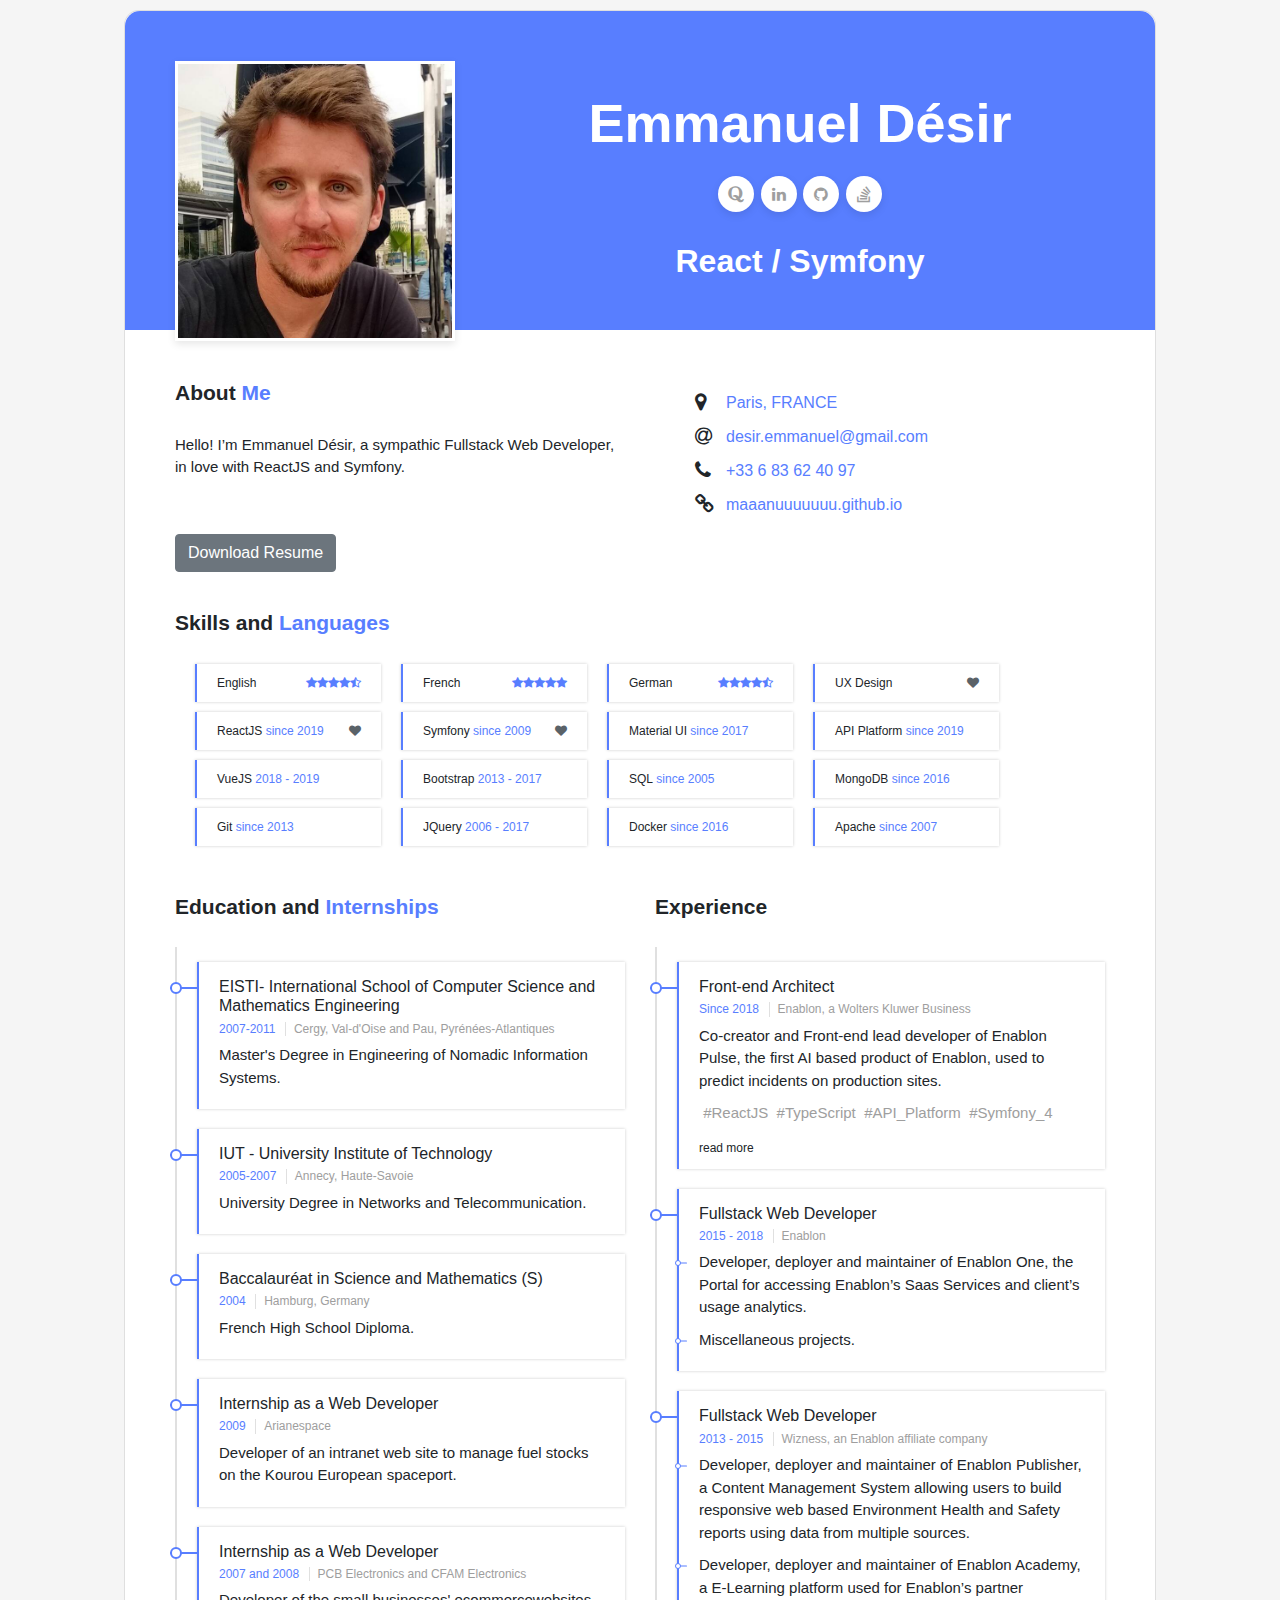
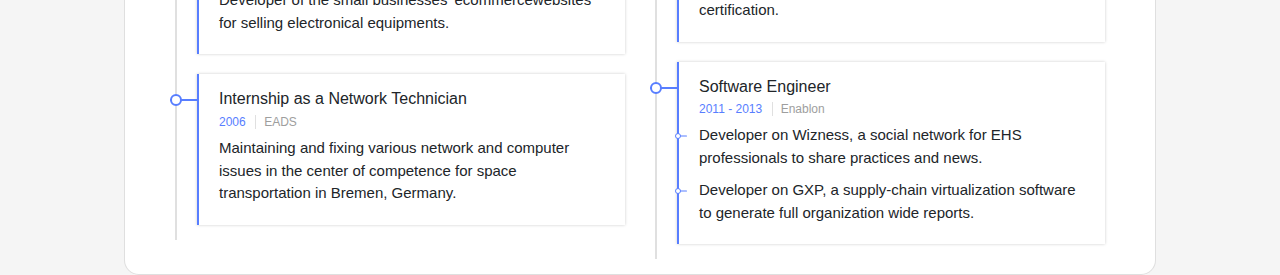
==== index.html @ 5672b2ca "better skills" ====
<!DOCTYPE html>
<html lang="en">
  <head>
    <link rel="shortcut icon" href="./favicon.ico" />
    <link
      rel="stylesheet"
      href="https://stackpath.bootstrapcdn.com/bootstrap/4.4.1/css/bootstrap.min.css"
      integrity="sha384-Vkoo8x4CGsO3+Hhxv8T/Q5PaXtkKtu6ug5TOeNV6gBiFeWPGFN9MuhOf23Q9Ifjh"
      crossorigin="anonymous"
    />
    <link
      rel="stylesheet"
      href="https://stackpath.bootstrapcdn.com/font-awesome/4.7.0/css/font-awesome.min.css"
      type="text/css"
    />

    <style>
      body {
        background-color: #f5f5f5;
        font-family: "Montserrat", Helvetica, sans-serif;
      }
      .card {
        border-radius: 15px;
        width: 100%;
        max-width: 1032px;
        margin: 0 auto;
        margin-top: 10px;
      }

      .card-title {
        border-radius: 15px 15px 0px 0px;
        padding: 50px;
        background-color: #587eff;
        color: white;
        max-height: 520px;
        -webkit-transition: height 0.3s ease-in-out;
        -moz-transition: height 0.3s ease-in-out;
        -o-transition: height 0.3s ease-in-out;
        -ms-transition: height 0.3s ease-in-out;
        transition: height 0.3s ease-in-out;
      }
      .card-title.sticky + section {
        margin-top: 220px;
      }
      .card-title.sticky .social-links {
        display: none;
      }
      .card-title.sticky {
        height: 100px;
        position: sticky;
        top: 0;
        z-index: 1000;
        padding-top: 5px;
        border-radius: 0;
      }
      .card-title.sticky .photo {
        max-width: 110px;
        border-radius: 50%;
      }
      .card-title.sticky .photo img {
        border-radius: 50%;
      }
      .card-title.sticky .title-block h1, .card-title.sticky .title-block h2 {
        font-size: 30px;
      }
      .card-title.sticky .title-block {
        display: inline;
      }
      .card-title.sticky .title-block {
        float: left;
      }
      .card-title.sticky .title-block.job-title {
        float: right;
      }
       
      .photo img {
        -webkit-transition: all 0.3s ease-in-out;
        -moz-transition: all 0.3s ease-in-out;
        -o-transition: all 0.3s ease-in-out;
        -ms-transition: all 0.3s ease-in-out;
        transition: all 0.3s ease-in-out;
      }
      .photo {
        max-width: 280px;
        margin-bottom: -75px;
        border: 3px solid #fff;
        background-color: #fff;
        -webkit-box-shadow: 0px 3px 8px 0px rgba(0, 0, 0, 0.1);
        -moz-box-shadow: 0px 3px 8px 0px rgba(0, 0, 0, 0.1);
        box-shadow: 0px 3px 8px 0px rgba(0, 0, 0, 0.1);
        -webkit-transition: all 0.3s ease-in-out;
        -moz-transition: all 0.3s ease-in-out;
        -o-transition: all 0.3s ease-in-out;
        -ms-transition: all 0.3s ease-in-out;
        transition: all 0.3s ease-in-out;
      }
      .social-links a:hover {
        -webkit-transform: translateY(-9px);
        -ms-transform: translateY(-9px);
        -o-transform: translateY(-9px);
        transform: translateY(-9px);
        -webkit-box-shadow: 0 18px 24px rgba(0, 0, 0, 0.15);
        -moz-box-shadow: 0 18px 24px rgba(0, 0, 0, 0.15);
        -o-box-shadow: 0 18px 24px rgba(0, 0, 0, 0.15);
        box-shadow: 0 18px 24px rgba(0, 0, 0, 0.15);
      }
      .photo:hover {
        -webkit-transform: translateY(-9px);
        -ms-transform: translateY(-9px);
        -o-transform: translateY(-9px);
        transform: translateY(-9px);
        -webkit-box-shadow: 0 18px 24px rgba(0, 0, 0, 0.15);
        -moz-box-shadow: 0 18px 24px rgba(0, 0, 0, 0.15);
        -o-box-shadow: 0 18px 24px rgba(0, 0, 0, 0.15);
        box-shadow: 0 18px 24px rgba(0, 0, 0, 0.15);
      }
      img {
        vertical-align: bottom;
        max-width: 100%;
        height: auto;
        border: 0;
        -ms-interpolation-mode: bicubic;
      }
      .title-block h1 {
        text-align: center;
        font-size: 54px;
        font-weight: 700;
        margin: 30px 0 0;
      }
      .title-block h2 {
        text-align: center;
        font-weight: 700;
        margin: 30px 0 0;
      }
      .social-links {
        position: relative;
        text-align: center;
        margin: 0 auto;
        margin-top: 20px;
      }
      .social-links a {
        display: inline-block;
        width: 36px;
        height: 36px;
        border-radius: 24px;
        background-color: #fff;
        margin: 0 1px;
        color: #9e9e9e;
        text-align: center;
        -webkit-box-shadow: 0px 3px 8px 0px rgba(0, 0, 0, 0.1);
        -moz-box-shadow: 0px 3px 8px 0px rgba(0, 0, 0, 0.1);
        box-shadow: 0px 3px 8px 0px rgba(0, 0, 0, 0.1);
      }
      .social-links a i {
        line-height: 36px;
        font-size: 16px;
      }
      .about-me {
        display: inline-block;
        height: 100%;
      }
      .block-title h3 {
        font-size: 21px;
        margin: 5px 0 25px;
      }

      .block-title h3 span {
        color: #587eff;
      }
      .home {
        padding-top: 30px;
      }
      section {
        padding: 15px 50px 15px;
      }
      a {
        color: #587eff;
        text-decoration: none;
        outline: none;
        -webkit-transition: all 0.1s ease-in-out;
        -moz-transition: all 0.1s ease-in-out;
        -o-transition: all 0.1s ease-in-out;
        -ms-transition: all 0.1s ease-in-out;
        transition: all 0.1s ease-in-out;
      }
      h3 {
        font-weight: 700;
        line-height: 1.5em;
      }
      p {
        font-size: 15px;
        margin: 0 0 10px;
        font-family: "Roboto", Helvetica, sans-serif;
      }
      .contact-list {
        list-style: none;
        padding-top: 10px;
      }
      .contact-list i {
        font-size: 20px;
        padding-right: 20px;
      }
      .contact-list a {
        line-height: 1;
        position: absolute;
        top: 13px;
        left: 31px;
      }
      .contact-list li {
        padding-top: 10px;
        position: relative;
      }
      @media (max-width: 769px) {
        .photo {
          max-width: 200px;
          margin: 0 auto;
        }
      }
      .profile {
        border-left: 2px solid #e0e0e0;
        padding: 15px 0;
      }

      .profile-item {
        position: relative;
        padding: 15px 20px 10px;
        margin-left: 20px;
        margin-bottom: 20px;
        background-color: #fff;
        border-left: 2px solid #587eff;
        box-shadow: 0px 0px 3px 0px rgba(0, 0, 0, 0.2);
      }

      .profile-item:hover {
        box-shadow: 0px 0px 8px 0px rgba(0, 0, 0, 0.2);
      }

      .profile-item:last-child {
        margin-bottom: 0;
      }

      .profile-item:before {
        content: "";
        display: inline-block;
        position: absolute;
        background-color: #fff;
        border-radius: 10px;
        width: 12px;
        height: 12px;
        top: 20px;
        left: -29px;
        border: 2px solid #587eff;
        z-index: 2;
      }
      .profile-item:after {
        content: "";
        display: inline-block;
        position: absolute;
        background-color: #587eff;
        border-radius: 10px;
        width: 29px;
        height: 2px;
        top: 25px;
        left: -29px;
        z-index: 1;
      }
      .sub-item-description::before {
        content: "";
        display: inline-block;
        position: absolute;
        background-color: #fff;
        border-radius: 10px;
        width: 12px;
        height: 12px;
        top: 6px;
        left: -27px;
        border: 2px solid #587eff;
        z-index: 2;
        transform: scale(0.5);
      }
      .sub-item-description {
        position: relative;
      }
      .sub-item-description::after  {
        content: "";
        display: inline-block;
        position: absolute;
        background-color: #587eff;
        border-radius: 10px;
        width: 20px;
        height: 2px;
        top: 11px;
        left: -27px;
        z-index: 1;
        transform: scale(0.5);
      }

      .profile-item .item-title {
        display: block;
        margin: 0;
        font-size: 16px;
        line-height: 1.2em;
      }

      .item-period {
        display: inline-block;
        font-size: 12px;
        line-height: 1.2em;
        color: #587eff;
        margin-bottom: 8px;
      }

      .profile-item .item-small {
        display: inline-block;
        font-size: 12px;
        line-height: 1.2em;
        color: #9e9e9e;
        margin-left: 5px;
        margin-bottom: 8px;
        padding-left: 8px;
        border-left: 1px solid #e0e0e0;
      }
      .profile-item .tag {
        color: #9e9e9e;
        cursor: pointer;
      }
      .profile-item .tag::before {
        content: "\00a0";
      }
      .profile-item .tag:hover {
        text-decoration: underline;
      }
      .profile-item .item-footer > span {
        font-size: 12px;
        cursor: pointer;
      }
      .profile-item .item-footer > span:hover {
        text-decoration: underline;
      }
      
      .item-tags {
         -webkit-transition: max-height 0.3s ease-in-out, opacity 0.3s ease-in-out;
        -moz-transition: max-height 0.3s ease-in-out, opacity 0.3s ease-in-out;
        -o-transition: max-height 0.3s ease-in-out, opacity 0.3s ease-in-out;
        -ms-transition: max-height 0.3s ease-in-out, opacity 0.3s ease-in-out;
        transition: max-height 0.3s ease-in-out, opacity 0.3s ease-in-out;
      }
      .more {
        margin: 0;
        opacity: 0;
        max-height: 0;
        -webkit-transition: max-height 0.3s ease-in-out, opacity 0.3s ease-in-out;
        -moz-transition: max-height 0.3s ease-in-out, opacity 0.3s ease-in-out;
        -o-transition: max-height 0.3s ease-in-out, opacity 0.3s ease-in-out;
        -ms-transition: max-height 0.3s ease-in-out, opacity 0.3s ease-in-out;
        transition: max-height 0.3s ease-in-out, opacity 0.3s ease-in-out;
        overflow: hidden;
        font-size: 14px;
      }
      .item-tags {
        opacity: 1;
        max-height: 400px;
      }
      .extended .more {
        opacity: 1;
        margin: 0 0 10px;
        max-height: 400px;
        display: block;
      }
      .extended .item-tags {
        opacity: 0;
        max-height: 0;
        display: none;
      }

      .skill-item {
        float:left;
        width: 20%;
        font-size: 12px;
        position: relative;
        padding: 10px 20px 10px;
        margin-left: 20px;
        margin-bottom: 10px;
        background-color: #fff;
        border-left: 2px solid #587eff;
        height: 38px;
        box-shadow: 0px 0px 3px 0px rgba(0, 0, 0, 0.2);
      }
      .skill-item:hover {
        box-shadow: 0px 0px 8px 0px rgba(0, 0, 0, 0.2);
      }
      .level {
        color: #587eff;
        font-size: 12px;
        float:right;
      }
      .level .fa-heart{
        color: #5A6268;
      }
    </style>
    <script>
      window.onscroll = function () {
        scrollFunction();
      };
      function scrollFunction() {
        if (
          document.body.scrollTop > 220 ||
          document.documentElement.scrollTop > 220
        ) {
          document.getElementById("header").className = "card-title sticky";
        } else {
          document.getElementById("header").className = "card-title";
        }
      }
      function readMore(element, event) {
        // var itemElement = 
        var itemElement = element.parentNode;
        console.log(element);
        if (!itemElement.className.includes("extended")) {
          itemElement.className = itemElement.className + " extended";
        } else {
          itemElement.className = itemElement.className.replace(" extended", "");
        }
      }
    </script>
  </head>
  <body>
    <div id="card" class="card">
      <div class="card-title" id="header">
        <div class="row">
          <div class="col-sm-4 col-md-4 col-lg-4">
            <div class="photo">
              <img src="./photo.png" alt="" />
            </div>
          </div>
          <div class="col-sm-8 col-md-8 col-lg-8">
            <div class="title-block">
              <h1>Emmanuel Désir</h1>
            </div>
            <div class="social-links">
              <a href="www.google.com"><i class="fa fa-quora"></i></a>
              <a href="www.google.com"><i class="fa fa-linkedin"></i></a>
              <a href="www.google.com"><i class="fa fa-github"></i></a>
              <a href="www.google.com"><i class="fa fa-stack-overflow"></i></a>
            </div>
            <div class="title-block job-title"><h2>React / Symfony</h1></div>
          </div>
        </div>
      </div>
      <section class="home" data-id="home">
        <div class="row">
          <div class="col-sm-6 col-md-6 col-lg-6">
            <div class="about-me">
              <div class="block-title">
                <h3>About <span>Me</span></h3>
              </div>
              <p>
                Hello! I’m Emmanuel Désir, a sympathic Fullstack Web Developer,
                in love with ReactJS and Symfony.
              </p>
            </div>
          </div>
          <div class="col-sm-6 col-md-6 col-lg-6">
            <ul class="contact-list">
              <li>
                <i class="fa fa-map-marker"></i
                ><a
                  href="https://www.google.com/maps/place/Paris/data=!4m2!3m1!1s0x47e66e1f06e2b70f:0x40b82c3688c9460?sa=X&ved=2ahUKEwiP7bS2hKzpAhX66eAKHSL5AuoQ8gEwAHoECAsQAQ"
                  >Paris, FRANCE</a
                >
              </li>
              <li>
                <i class="fa fa-at"></i
                ><a href="mailto:desir.emmanuel@gmail.com"
                  >desir.emmanuel@gmail.com</a
                >
              </li>
              <li>
                <i class="fa fa-phone"></i
                ><a href="tel:+33683624097">+33 6 83 62 40 97</a>
              </li>
              <li>
                <i class="fa fa-link"></i
                ><a href="https://maaanuuuuuuu.github.io/">maaanuuuuuuu.github.io</a>
              </li>
            </ul>
          </div>
        </div>
        <div class="download-resume">
          <a href="www.google.com" class="btn btn-secondary">Download Resume</a>
        </div>
      </section>
      <section class="skills">
          <div class="block-title">
            <h3>Skills and <span>Languages</span></h3>
          </div>
        <span class="skill-item">English<span class="level"><i class="fa fa-star"></i><i class="fa fa-star"></i><i
              class="fa fa-star"></i><i class="fa fa-star"></i><i class="fa fa-star-half-o"></i></span>
        </span>
        <span class="skill-item">French<span class="level"><i class="fa fa-star"></i><i class="fa fa-star"></i><i
              class="fa fa-star"></i><i class="fa fa-star"></i><i class="fa fa-star"></i></span>
        </span>
        <span class="skill-item">German<span class="level"><i class="fa fa-star"></i><i class="fa fa-star"></i><i
              class="fa fa-star"></i><i class="fa fa-star"></i><i class="fa fa-star-half-o"></i></span>
        </span>
        <span class="skill-item">UX Design<span class="level"><i class="fa fa-heart"></i></span>
        </span>
        <span class="skill-item">ReactJS<span class="level"><i class="fa fa-heart"></i></span>
          <span class="item-period">since 2019</span>
        </span>
        <span class="skill-item">Symfony<span class="level"><i class="fa fa-heart"></i></span>
          <span class="item-period">since 2009</span>
        </span>
        <span class="skill-item">Material UI<span class="level"></span>
          <span class="item-period">since 2017</span>
        </span>
        <span class="skill-item">API Platform<span class="level"></span>
          <span class="item-period">since 2019</span>
        </span>
        <span class="skill-item">VueJS<span class="level"></span>
          <span class="item-period">2018 - 2019</span>
        </span>
        <span class="skill-item">Bootstrap<span class="level"></span>
          <span class="item-period">2013 - 2017</span>
        </span>
        <span class="skill-item">SQL<span class="level"></span>
          <span class="item-period">since 2005</span>
        </span>
        <span class="skill-item">MongoDB<span class="level"></span>
          <span class="item-period">since 2016</span>
        </span>
        <span class="skill-item">Git<span class="level"></span>
          <span class="item-period">since 2013</span>
        </span>
        <span class="skill-item">JQuery<span class="level"></span>
          <span class="item-period">2006 - 2017</span>
        </span>
        <span class="skill-item">Docker<span class="level"></span>
          <span class="item-period">since 2016</span>
        </span>
        <span class="skill-item">Apache<span class="level"></span>
          <span class="item-period">since 2007</span>
        </span>
      </section>
      <section class="resume">
        <div class="page-content">
          <div class="row">
            <div class="col-sm-6 col-md-6 col-lg-6">
              <div class="block">
                <div class="block-title">
                  <h3>Education and <span>Internships</span></h3>
                </div>
                <div class="profile">
                  <div class="profile-item">
                    <h4 class="item-title">
                      EISTI- International School of Computer Science and
                      Mathematics Engineering
                    </h4>
                    <span class="item-period">2007-2011</span>
                    <span class="item-small"
                      >Cergy, Val-d'Oise and Pau,
                      Pyrénées-Atlantiques</span
                    >
                    <p class="item-description">
                      Master's Degree in Engineering of Nomadic Information
                      Systems.
                    </p>
                  </div>
                  <div class="profile-item">
                    <h4 class="item-title">
                      IUT - University Institute of Technology
                    </h4>
                    <span class="item-period">2005-2007</span>
                    <span class="item-small">Annecy, Haute-Savoie</span>
                    <p class="item-description">
                      University Degree in Networks and Telecommunication.
                    </p>
                  </div>
                  <div class="profile-item">
                    <h4 class="item-title">
                      Baccalauréat in Science and Mathematics (S)
                    </h4>
                    <span class="item-period">2004</span>
                    <span class="item-small">Hamburg, Germany</span>
                    <p class="item-description">French High School Diploma.</p>
                  </div>
                  <div class="profile-item">
                    <h4 class="item-title">Internship as a Web Developer</h4>
                    <span class="item-period">2009</span>
                    <span class="item-small">Arianespace</span>
                    <p class="item-description">
                      Developer of an intranet web site to manage fuel stocks on the Kourou European spaceport.
                    </p>
                  </div>
                  <div class="profile-item">
                    <h4 class="item-title">Internship as a Web Developer</h4>
                    <span class="item-period">2007 and 2008</span>
                    <span class="item-small">PCB Electronics and CFAM Electronics</span>
                    <p class="item-description">
                      Developer of the small businesses' ecommercewebsites for selling electronical equipments.
                    </p>
                  </div>
                  <div class="profile-item">
                    <h4 class="item-title">Internship as a Network Technician</h4>
                    <span class="item-period">2006</span>
                    <span class="item-small">EADS</span>
                    <p class="item-description">
                      Maintaining and fixing various network and computer issues in the center of competence for space transportation in
                      Bremen, Germany.
                    </p>
                  </div>
                </div>
              </div>
            </div>
            <div class="col-sm-6 col-md-6 col-lg-6">
              <div class="block">
                <div class="block-title">
                  <h3>Experience</h3>
                </div>
                <div class="profile">
                  <div class="profile-item">
                    <h4 class="item-title">Front-end Architect</h4>
                    <span class="item-period">Since 2018</span>
                    <span class="item-small">Enablon, a Wolters Kluwer Business</span
                    >
                    <p class="item-description">
                      Co-creator and Front-end lead developer of Enablon Pulse,
                      the first AI based product of Enablon, used to predict
                      incidents on production sites.
                    </p>
                    <p class="item-tags">
                      <span class="tag">#ReactJS</span>
                      <span class="tag">#TypeScript</span>
                      <span class="tag">#API_Platform</span>  
                      <span class="tag">#Symfony_4</span>
                    </p>
                    <p class="item-description more">
                      The Front-end is a <span class="tag">#ReactJS</span>, <span class="tag">#TypeScript</span>, Single Page Application.<br>
                      I also developed the authentication/authorization service of this Service Oriented Platform using the <span class="tag">#API_Platform</span> framework based on <span class="tag">#Symfony_4</span>.
                    </p>
                    <div class="item-footer read-more" onclick="readMore(this, event)"><span>read more</span></div>
                  </div>
                  <div class="profile-item">
                    <h4 class="item-title">Fullstack Web Developer</h4>
                    <span class="item-period">2015 - 2018</span>
                    <span class="item-small">Enablon</span>
                      <p class="sub-item-description">
                        Developer, deployer and maintainer of Enablon One, the
                        Portal for accessing Enablon’s Saas Services and client’s
                        usage analytics.
                      </p>
                      <p class="sub-item-description">Miscellaneous projects.</p>
                  </div>
                  <div class="profile-item">
                    <h4 class="item-title">Fullstack Web Developer</h4>
                    <span class="item-period">2013 - 2015</span>
                    <span class="item-small">Wizness, an Enablon affiliate company</span>
                    <p class="sub-item-description">
                      Developer, deployer and maintainer of Enablon Publisher, a
                      Content Management System allowing users to build
                      responsive web based Environment Health and Safety reports
                      using data from multiple sources.
                    </p>
                    <p class="sub-item-description">
                      Developer, deployer and maintainer of Enablon Academy, a
                      E-Learning platform used for Enablon’s partner
                      certification.
                    </p>
                  </div>
                  <div class="profile-item">
                    <h4 class="item-title">Software Engineer</h4>
                    <span class="item-period">2011 - 2013</span>
                    <span class="item-small">Enablon</span>
                    <p class="sub-item-description">
                      Developer on Wizness, a social network for EHS professionals to share practices and news.
                    </p>
                    <p class="sub-item-description">
                      Developer on GXP, a supply-chain virtualization software to generate full organization wide reports.
                    </p>
                  </div>
                </div>
              </div>
            </div>
          </div>
        </div>
      </section>
    </div>
  </body>
</html>
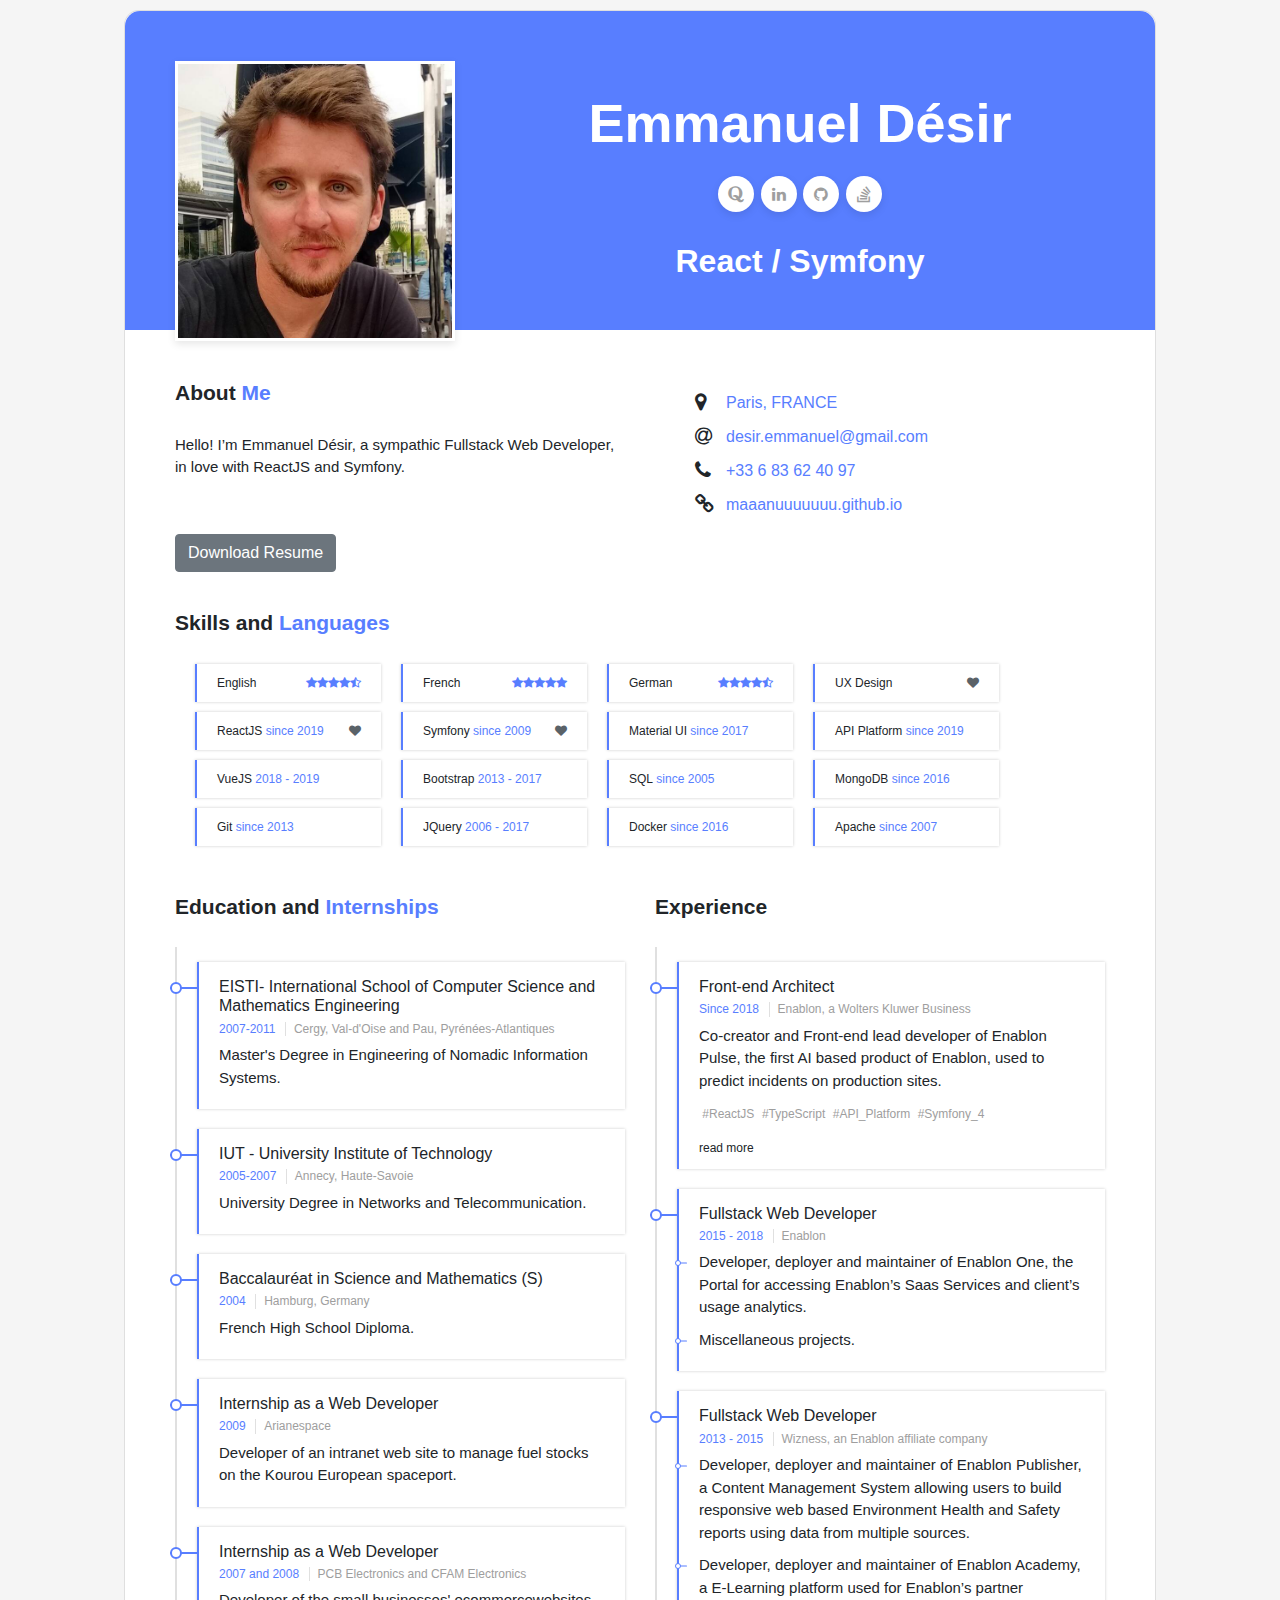
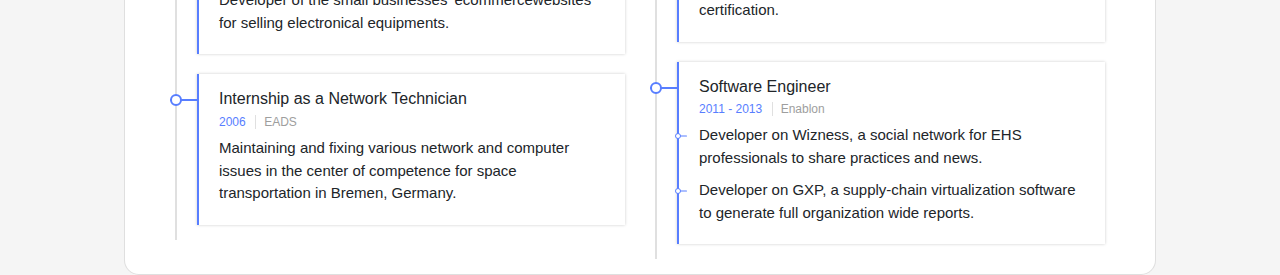
==== commit 1882cb50: "scroll snap" ====
--- a/index.html
+++ b/index.html
@@ -15,6 +15,9 @@
     />
 
     <style>
+      html {
+        scroll-snap-type: y proximity;
+      }
       body {
         background-color: #f5f5f5;
         font-family: "Montserrat", Helvetica, sans-serif;
@@ -40,7 +43,8 @@
         transition: height 0.3s ease-in-out;
       }
       .card-title.sticky + section {
-        margin-top: 220px;
+        margin-top: 260px;
+        padding-top: 120px;
       }
       .card-title.sticky .social-links {
         display: none;
@@ -172,6 +176,15 @@
       }
       section {
         padding: 15px 50px 15px;
+        position: relative;
+      }
+      .home {
+        scroll-snap-align: start;
+      }
+      .snap {
+        position: absolute;
+        scroll-snap-align: start;
+        top: -100px;
       }
       a {
         color: #587eff;
@@ -323,6 +336,7 @@
       .profile-item .tag {
         color: #9e9e9e;
         cursor: pointer;
+        font-size: 12px;
       }
       .profile-item .tag::before {
         content: "\00a0";
@@ -404,8 +418,8 @@
       };
       function scrollFunction() {
         if (
-          document.body.scrollTop > 220 ||
-          document.documentElement.scrollTop > 220
+          document.body.scrollTop > 260 ||
+          document.documentElement.scrollTop > 260
         ) {
           document.getElementById("header").className = "card-title sticky";
         } else {
@@ -490,10 +504,12 @@
           <a href="www.google.com" class="btn btn-secondary">Download Resume</a>
         </div>
       </section>
+      
       <section class="skills">
-          <div class="block-title">
-            <h3>Skills and <span>Languages</span></h3>
-          </div>
+        <div class="snap"></div>
+        <div class="block-title">
+          <h3>Skills and <span>Languages</span></h3>
+        </div>
         <span class="skill-item">English<span class="level"><i class="fa fa-star"></i><i class="fa fa-star"></i><i
               class="fa fa-star"></i><i class="fa fa-star"></i><i class="fa fa-star-half-o"></i></span>
         </span>
@@ -543,6 +559,7 @@
         </span>
       </section>
       <section class="resume">
+        <div class="snap"></div>
         <div class="page-content">
           <div class="row">
             <div class="col-sm-6 col-md-6 col-lg-6">
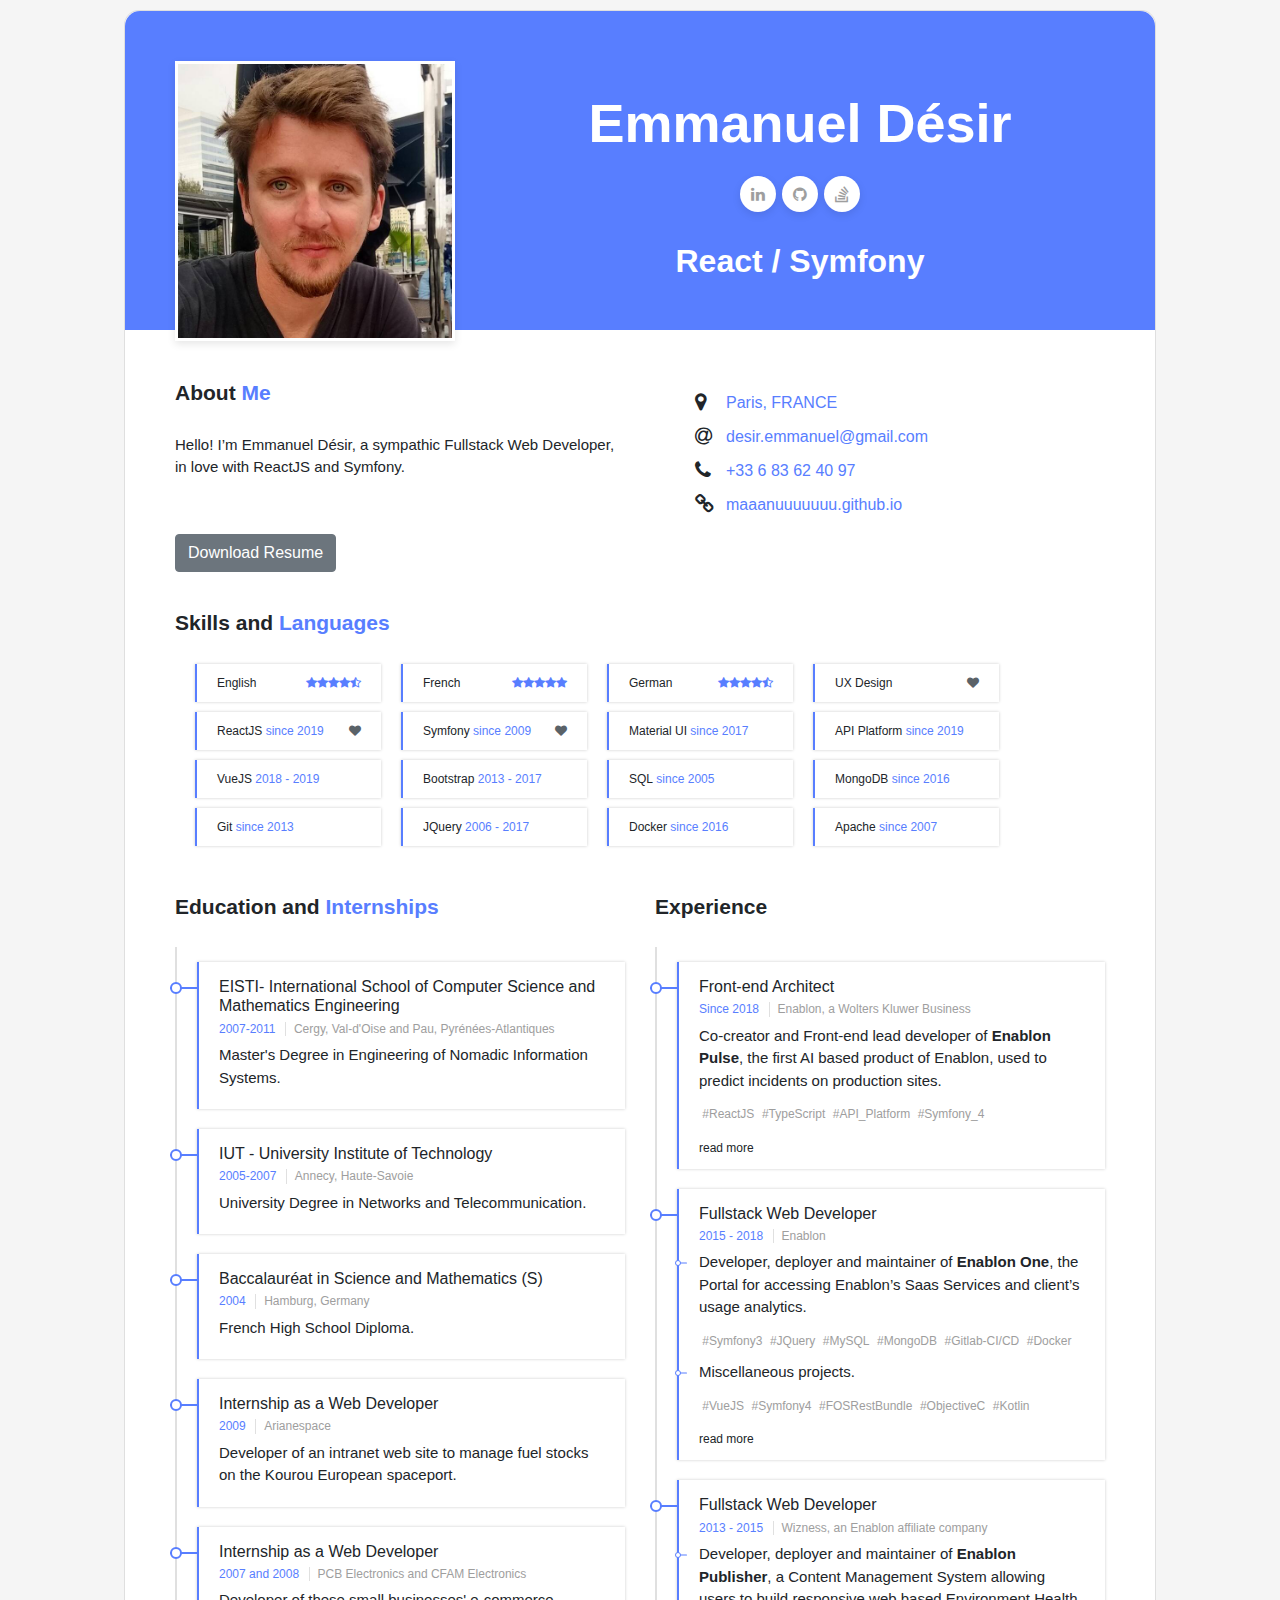
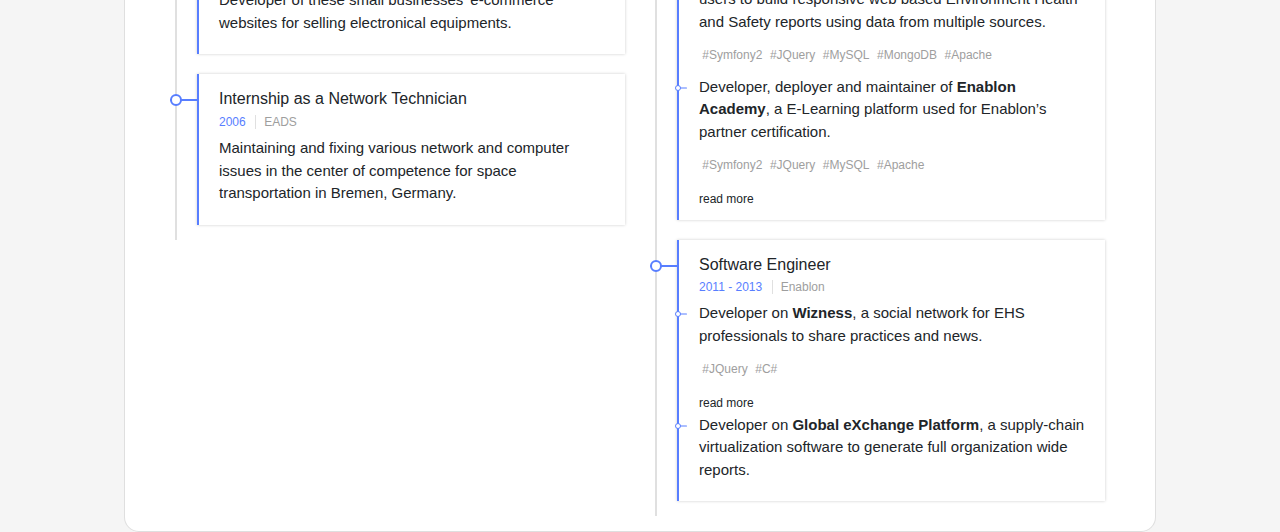
==== commit 77a49b77: "completed more description" ====
--- a/index.html
+++ b/index.html
@@ -15,9 +15,6 @@
     />
 
     <style>
-      html {
-        scroll-snap-type: y proximity;
-      }
       body {
         background-color: #f5f5f5;
         font-family: "Montserrat", Helvetica, sans-serif;
@@ -178,14 +175,6 @@
         padding: 15px 50px 15px;
         position: relative;
       }
-      .home {
-        scroll-snap-align: start;
-      }
-      .snap {
-        position: absolute;
-        scroll-snap-align: start;
-        top: -100px;
-      }
       a {
         color: #587eff;
         text-decoration: none;
@@ -353,6 +342,8 @@
       }
       
       .item-tags {
+        opacity: 1;
+        max-height: 400px;
          -webkit-transition: max-height 0.3s ease-in-out, opacity 0.3s ease-in-out;
         -moz-transition: max-height 0.3s ease-in-out, opacity 0.3s ease-in-out;
         -o-transition: max-height 0.3s ease-in-out, opacity 0.3s ease-in-out;
@@ -370,10 +361,6 @@
         transition: max-height 0.3s ease-in-out, opacity 0.3s ease-in-out;
         overflow: hidden;
         font-size: 14px;
-      }
-      .item-tags {
-        opacity: 1;
-        max-height: 400px;
       }
       .extended .more {
         opacity: 1;
@@ -418,8 +405,8 @@
       };
       function scrollFunction() {
         if (
-          document.body.scrollTop > 260 ||
-          document.documentElement.scrollTop > 260
+          document.body.scrollTop > 220 ||
+          document.documentElement.scrollTop > 220
         ) {
           document.getElementById("header").className = "card-title sticky";
         } else {
@@ -429,7 +416,6 @@
       function readMore(element, event) {
         // var itemElement = 
         var itemElement = element.parentNode;
-        console.log(element);
         if (!itemElement.className.includes("extended")) {
           itemElement.className = itemElement.className + " extended";
         } else {
@@ -452,10 +438,9 @@
               <h1>Emmanuel Désir</h1>
             </div>
             <div class="social-links">
-              <a href="www.google.com"><i class="fa fa-quora"></i></a>
-              <a href="www.google.com"><i class="fa fa-linkedin"></i></a>
-              <a href="www.google.com"><i class="fa fa-github"></i></a>
-              <a href="www.google.com"><i class="fa fa-stack-overflow"></i></a>
+              <a href="https://www.linkedin.com/in/emmanuel-desir-86b465141/"><i class="fa fa-linkedin"></i></a>
+              <a href="https://github.com/maaanuuuuuuu"><i class="fa fa-github"></i></a>
+              <a href="https://stackoverflow.com/users/1514946/manu"><i class="fa fa-stack-overflow"></i></a>
             </div>
             <div class="title-block job-title"><h2>React / Symfony</h1></div>
           </div>
@@ -506,7 +491,6 @@
       </section>
       
       <section class="skills">
-        <div class="snap"></div>
         <div class="block-title">
           <h3>Skills and <span>Languages</span></h3>
         </div>
@@ -559,7 +543,6 @@
         </span>
       </section>
       <section class="resume">
-        <div class="snap"></div>
         <div class="page-content">
           <div class="row">
             <div class="col-sm-6 col-md-6 col-lg-6">
@@ -614,7 +597,7 @@
                     <span class="item-period">2007 and 2008</span>
                     <span class="item-small">PCB Electronics and CFAM Electronics</span>
                     <p class="item-description">
-                      Developer of the small businesses' ecommercewebsites for selling electronical equipments.
+                      Developer of these small businesses' e-commerce websites for selling electronical equipments.
                     </p>
                   </div>
                   <div class="profile-item">
@@ -641,7 +624,7 @@
                     <span class="item-small">Enablon, a Wolters Kluwer Business</span
                     >
                     <p class="item-description">
-                      Co-creator and Front-end lead developer of Enablon Pulse,
+                      Co-creator and Front-end lead developer of <b>Enablon Pulse</b>,
                       the first AI based product of Enablon, used to predict
                       incidents on production sites.
                     </p>
@@ -662,37 +645,91 @@
                     <span class="item-period">2015 - 2018</span>
                     <span class="item-small">Enablon</span>
                       <p class="sub-item-description">
-                        Developer, deployer and maintainer of Enablon One, the
+                        Developer, deployer and maintainer of <b>Enablon One</b>, the
                         Portal for accessing Enablon’s Saas Services and client’s
                         usage analytics.
                       </p>
+                      <p class="item-tags">
+                        <span class="tag">#Symfony3</span>
+                        <span class="tag">#JQuery</span>
+                        <span class="tag">#MySQL</span>
+                        <span class="tag">#MongoDB</span>
+                        <span class="tag">#Gitlab-CI/CD</span>
+                        <span class="tag">#Docker</span>
+                      </p>
+                      <p class="item-description more">
+                        The Portal for accessing Enablon’s Saas Services and client’s usage analytics. It is built with <span class="tag">#Symfony3</span> and <span class="tag">#JQuery</span>,
+                        using <span class="tag">#MySQL</span>, <span class="tag">#MongoDB</span> and deployed using <span class="tag">#Gitlab-CI/CD</span> and <span class="tag">#Docker</span>.
+                      </p>
                       <p class="sub-item-description">Miscellaneous projects.</p>
+                      <p class="item-tags">
+                        <span class="tag">#VueJS</span>
+                        <span class="tag">#Symfony4</span>
+                        <span class="tag">#FOSRestBundle</span>
+                        <span class="tag">#ObjectiveC</span>
+                        <span class="tag">#Kotlin</span>
+                      </p>
+                      <p class="item-description more">
+                        Including a checklist creation engine developed with <span class="tag">#VueJS</span> and <span class="tag">#Symfony4</span> + <span class="tag">#FOSRestBundle</span> and displayed in Smartphone Apps
+                        using <span class="tag">#ObjectiveC</span> and <span class="tag">#Kotlin</span>.
+                      </p>
+                      <div class="item-footer read-more" onclick="readMore(this, event)"><span>read more</span></div>
                   </div>
                   <div class="profile-item">
                     <h4 class="item-title">Fullstack Web Developer</h4>
                     <span class="item-period">2013 - 2015</span>
                     <span class="item-small">Wizness, an Enablon affiliate company</span>
                     <p class="sub-item-description">
-                      Developer, deployer and maintainer of Enablon Publisher, a
+                      Developer, deployer and maintainer of <b>Enablon Publisher</b>, a
                       Content Management System allowing users to build
                       responsive web based Environment Health and Safety reports
                       using data from multiple sources.
                     </p>
+                    <p class="item-tags">
+                      <span class="tag">#Symfony2</span>
+                      <span class="tag">#JQuery</span>
+                      <span class="tag">#MySQL</span>
+                      <span class="tag">#MongoDB</span>
+                      <span class="tag">#Apache</span>
+                    </p>
+                    <p class="item-description more">
+                      A Content Management System allowing users to build responsive web based Environment Health and Safety reports using
+                      data from multiple sources. It is built with <span class="tag">#Symfony2</span> and <span class="tag">#JQuery</span>, using <span class="tag">#MySQL</span>, <span class="tag">#MongoDB</span> and deployed on an <span class="tag">#Apache</span> server.
+                    </p>
                     <p class="sub-item-description">
-                      Developer, deployer and maintainer of Enablon Academy, a
+                      Developer, deployer and maintainer of <b>Enablon Academy</b>, a
                       E-Learning platform used for Enablon’s partner
                       certification.
                     </p>
+                    <p class="item-tags">
+                      <span class="tag">#Symfony2</span>
+                      <span class="tag">#JQuery</span>
+                      <span class="tag">#MySQL</span>
+                      <span class="tag">#Apache</span>
+                    </p>
+                    <p class="item-description more">
+                      An E-Learning platform used for Enablon’s partner certification. It is built with <span class="tag">#Symfony2</span> and <span class="tag">#JQuery</span>, using <span class="tag">#MySQL</span> and
+                      deployed on an <span class="tag">#Apache</span> server.
+                    </p>
+                    <div class="item-footer read-more" onclick="readMore(this, event)"><span>read more</span></div>
                   </div>
                   <div class="profile-item">
                     <h4 class="item-title">Software Engineer</h4>
                     <span class="item-period">2011 - 2013</span>
                     <span class="item-small">Enablon</span>
                     <p class="sub-item-description">
-                      Developer on Wizness, a social network for EHS professionals to share practices and news.
-                    </p>
+                      Developer on <b>Wizness</b>, a social network for EHS professionals to share practices and news.
+                    </p>
+                    <p class="item-tags">
+                      <span class="tag">#JQuery</span>
+                      <span class="tag">#C#</span>
+                    </p>
+                    <p class="item-description more">
+                      I mainly developed interfaces using <span class="tag">#JQuery</span> and the backend using a company framework based on <span class="tag">#C#</span>.
+                    </p>
+                    <div class="item-footer read-more" onclick="readMore(this, event)"><span>read more</span></div>
                     <p class="sub-item-description">
-                      Developer on GXP, a supply-chain virtualization software to generate full organization wide reports.
+                      Developer on <b>Global eXchange Platform</b>, a supply-chain virtualization software to generate full organization wide reports.
                     </p>
                   </div>
                 </div>
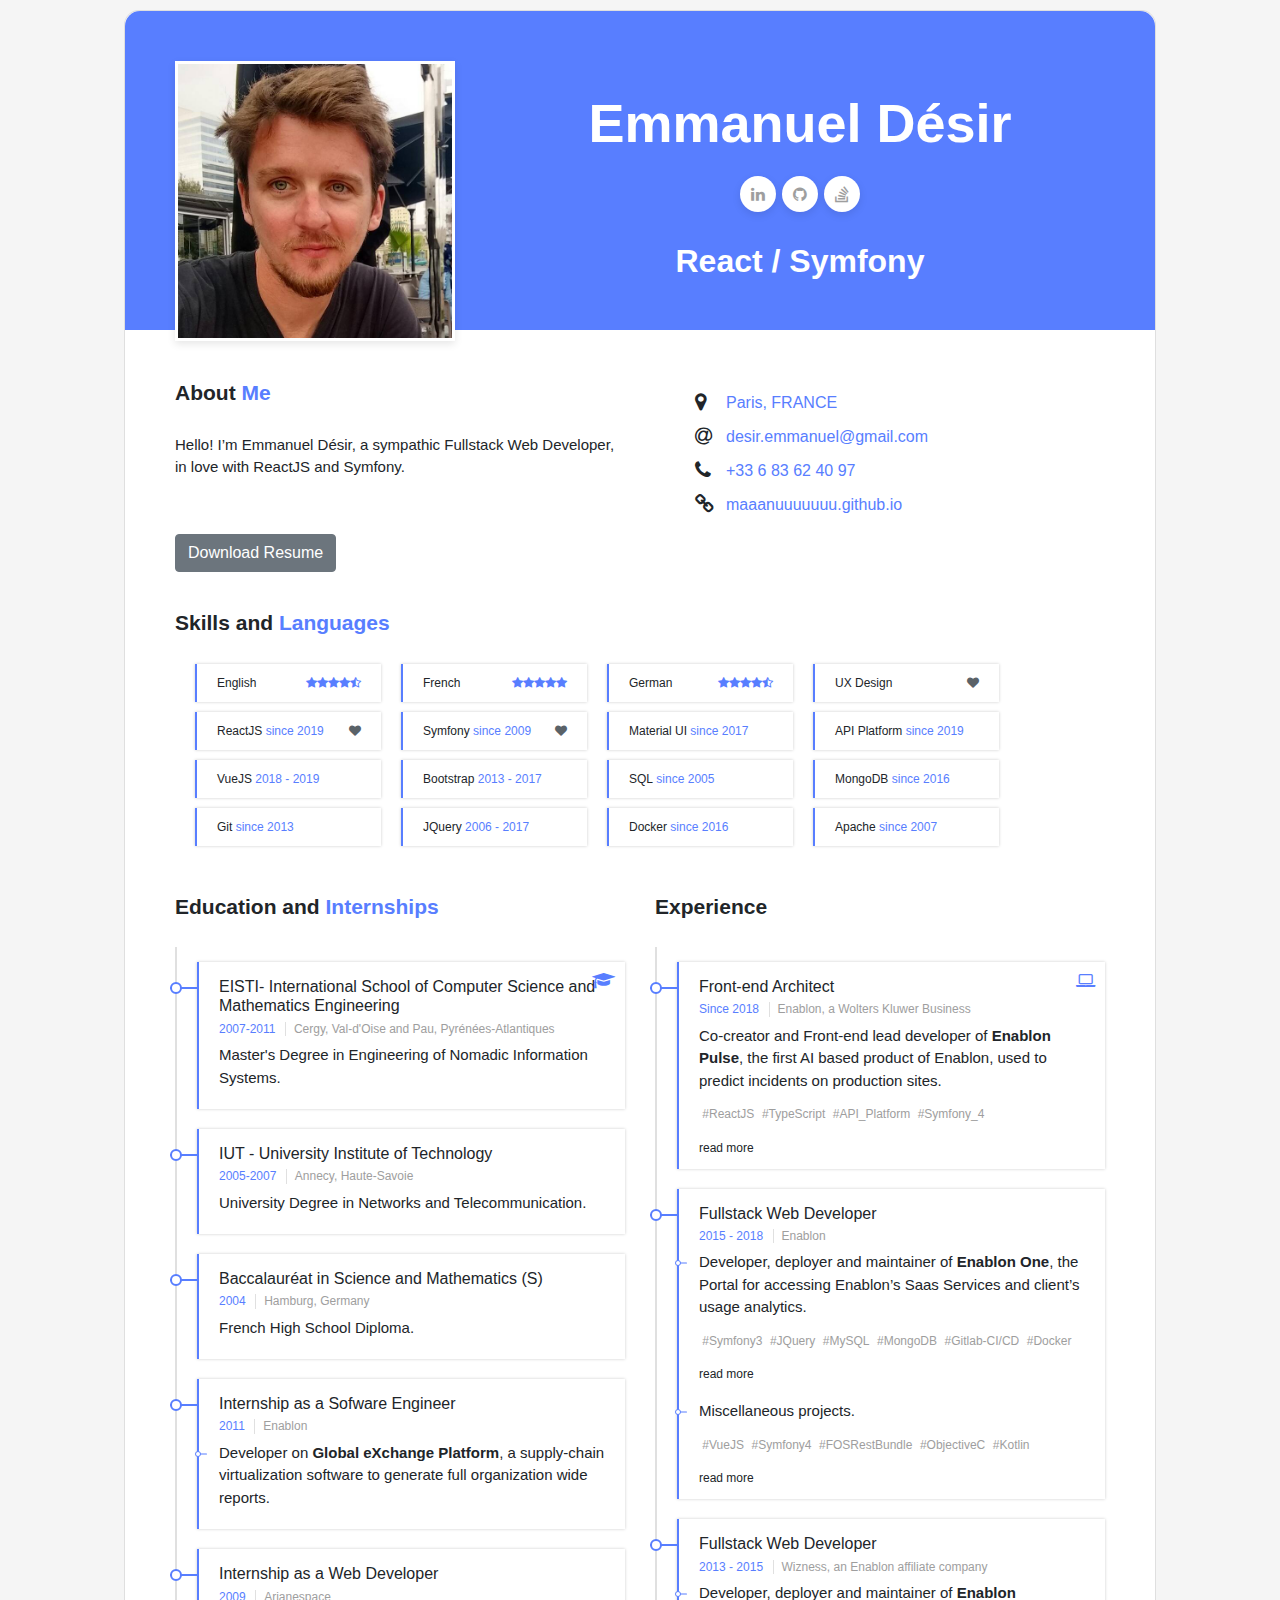
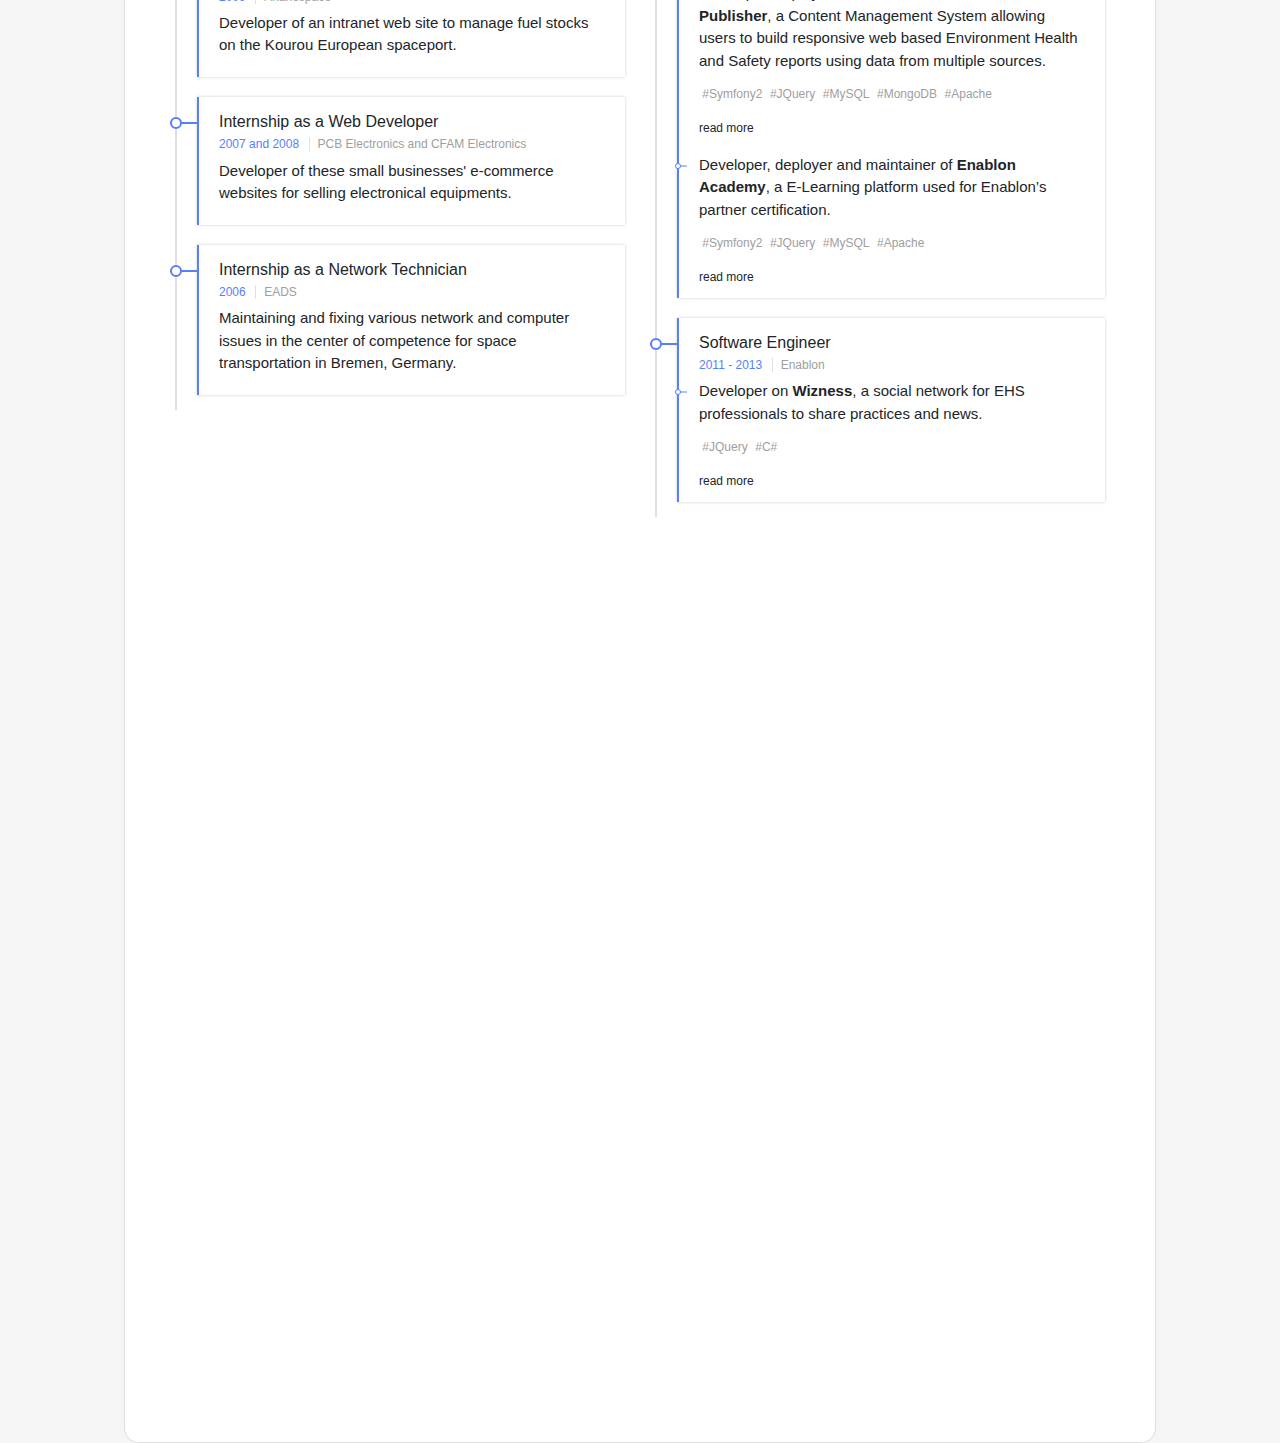
==== commit fbabcfb2: "online resume ready" ====
--- a/index.html
+++ b/index.html
@@ -25,6 +25,7 @@
         max-width: 1032px;
         margin: 0 auto;
         margin-top: 10px;
+        height: 337vh;
       }
 
       .card-title {
@@ -41,7 +42,6 @@
       }
       .card-title.sticky + section {
         margin-top: 260px;
-        padding-top: 120px;
       }
       .card-title.sticky .social-links {
         display: none;
@@ -72,6 +72,31 @@
       }
       .card-title.sticky .title-block.job-title {
         float: right;
+      }
+      .skills.sticky {
+        min-height: 170px;
+        position: sticky;
+        top: 110px;
+        z-index: 100;
+        overflow: hidden;
+      }
+      .skills.sticky + section {
+        margin-top: 10px;
+      }
+      .card-title.absolute {
+        top: 542px;
+      }
+      .skills.absolute {
+        top: 640px;
+        height: 170px;
+      }
+      .skills.absolute + .resume {
+        position: absolute;
+        top: 850px;
+      }
+      .absolute {
+        position: absolute!important;
+        width: 100%;
       }
        
       .photo img {
@@ -232,6 +257,13 @@
         border-left: 2px solid #587eff;
         box-shadow: 0px 0px 3px 0px rgba(0, 0, 0, 0.2);
       }
+      .profile-item .fa-graduation-cap, .profile-item .fa-laptop {
+        position: absolute;
+        top: 10px;
+        right: 10px;
+        font-size: 18px;
+        color: #587eff;
+      }
 
       .profile-item:hover {
         box-shadow: 0px 0px 8px 0px rgba(0, 0, 0, 0.2);
@@ -340,15 +372,11 @@
       .profile-item .item-footer > span:hover {
         text-decoration: underline;
       }
-      
-      .item-tags {
-        opacity: 1;
-        max-height: 400px;
-         -webkit-transition: max-height 0.3s ease-in-out, opacity 0.3s ease-in-out;
-        -moz-transition: max-height 0.3s ease-in-out, opacity 0.3s ease-in-out;
-        -o-transition: max-height 0.3s ease-in-out, opacity 0.3s ease-in-out;
-        -ms-transition: max-height 0.3s ease-in-out, opacity 0.3s ease-in-out;
-        transition: max-height 0.3s ease-in-out, opacity 0.3s ease-in-out;
+      .read-more {
+        padding-bottom: 15px;
+      }
+      .read-more:last-child {
+        padding-bottom: 0;
       }
       .more {
         margin: 0;
@@ -362,18 +390,11 @@
         overflow: hidden;
         font-size: 14px;
       }
-      .extended .more {
+      .extended.more {
         opacity: 1;
-        margin: 0 0 10px;
         max-height: 400px;
         display: block;
       }
-      .extended .item-tags {
-        opacity: 0;
-        max-height: 0;
-        display: none;
-      }
-
       .skill-item {
         float:left;
         width: 20%;
@@ -405,21 +426,41 @@
       };
       function scrollFunction() {
         if (
-          document.body.scrollTop > 220 ||
-          document.documentElement.scrollTop > 220
+          document.body.scrollTop > 260 ||
+          document.documentElement.scrollTop > 260
         ) {
           document.getElementById("header").className = "card-title sticky";
+          // if (
+          //   document.body.scrollTop > 500 ||
+          //   document.documentElement.scrollTop > 500
+          // ) {
+          //   document.getElementById("skills").className = "skills sticky";
+          //   // if (
+          //   //   document.body.scrollTop > 580 ||
+          //   //   document.documentElement.scrollTop > 580
+          //   // ) {
+          //   //   document.getElementById("skills").className = "skills sticky absolute";
+          //   //   document.getElementById("header").className = "card-title sticky absolute";
+          //   // } else {
+          //   //   document.getElementById("skills").className = "skills sticky";
+          //   //   document.getElementById("header").className = "card-title sticky";
+          //   // }
+          // } else {
+          //   document.getElementById("skills").className = "skills";
+          // }
         } else {
           document.getElementById("header").className = "card-title";
         }
       }
       function readMore(element, event) {
         // var itemElement = 
-        var itemElement = element.parentNode;
+        var itemElement = element.previousElementSibling;
         if (!itemElement.className.includes("extended")) {
           itemElement.className = itemElement.className + " extended";
+          element.children[0].textContent = "read less";
         } else {
           itemElement.className = itemElement.className.replace(" extended", "");
+          element.children[0].textContent = "read more";
         }
       }
     </script>
@@ -490,7 +531,7 @@
         </div>
       </section>
       
-      <section class="skills">
+      <section class="skills" id="skills">
         <div class="block-title">
           <h3>Skills and <span>Languages</span></h3>
         </div>
@@ -552,6 +593,7 @@
                 </div>
                 <div class="profile">
                   <div class="profile-item">
+                    <i class="fa fa-graduation-cap"></i>
                     <h4 class="item-title">
                       EISTI- International School of Computer Science and
                       Mathematics Engineering
@@ -585,6 +627,15 @@
                     <p class="item-description">French High School Diploma.</p>
                   </div>
                   <div class="profile-item">
+                    <h4 class="item-title">Internship as a Sofware Engineer</h4>
+                    <span class="item-period">2011</span>
+                    <span class="item-small">Enablon</span>
+                    <p class="sub-item-description">
+                      Developer on <b>Global eXchange Platform</b>, a supply-chain virtualization software to generate full organization
+                      wide reports.
+                    </p>
+                  </div>
+                  <div class="profile-item">
                     <h4 class="item-title">Internship as a Web Developer</h4>
                     <span class="item-period">2009</span>
                     <span class="item-small">Arianespace</span>
@@ -619,6 +670,7 @@
                 </div>
                 <div class="profile">
                   <div class="profile-item">
+                    <i class="fa fa-laptop"></i>
                     <h4 class="item-title">Front-end Architect</h4>
                     <span class="item-period">Since 2018</span>
                     <span class="item-small">Enablon, a Wolters Kluwer Business</span
@@ -661,6 +713,7 @@
                         The Portal for accessing Enablon’s Saas Services and client’s usage analytics. It is built with <span class="tag">#Symfony3</span> and <span class="tag">#JQuery</span>,
                         using <span class="tag">#MySQL</span>, <span class="tag">#MongoDB</span> and deployed using <span class="tag">#Gitlab-CI/CD</span> and <span class="tag">#Docker</span>.
                       </p>
+                      <div class="item-footer read-more" onclick="readMore(this, event)"><span>read more</span></div>
                       <p class="sub-item-description">Miscellaneous projects.</p>
                       <p class="item-tags">
                         <span class="tag">#VueJS</span>
@@ -696,6 +749,7 @@
                       A Content Management System allowing users to build responsive web based Environment Health and Safety reports using
                       data from multiple sources. It is built with <span class="tag">#Symfony2</span> and <span class="tag">#JQuery</span>, using <span class="tag">#MySQL</span>, <span class="tag">#MongoDB</span> and deployed on an <span class="tag">#Apache</span> server.
                     </p>
+                    <div class="item-footer read-more" onclick="readMore(this, event)"><span>read more</span></div>
                     <p class="sub-item-description">
                       Developer, deployer and maintainer of <b>Enablon Academy</b>, a
                       E-Learning platform used for Enablon’s partner
@@ -728,9 +782,7 @@
                       I mainly developed interfaces using <span class="tag">#JQuery</span> and the backend using a company framework based on <span class="tag">#C#</span>.
                     </p>
                     <div class="item-footer read-more" onclick="readMore(this, event)"><span>read more</span></div>
-                    <p class="sub-item-description">
-                      Developer on <b>Global eXchange Platform</b>, a supply-chain virtualization software to generate full organization wide reports.
-                    </p>
+                    
                   </div>
                 </div>
               </div>
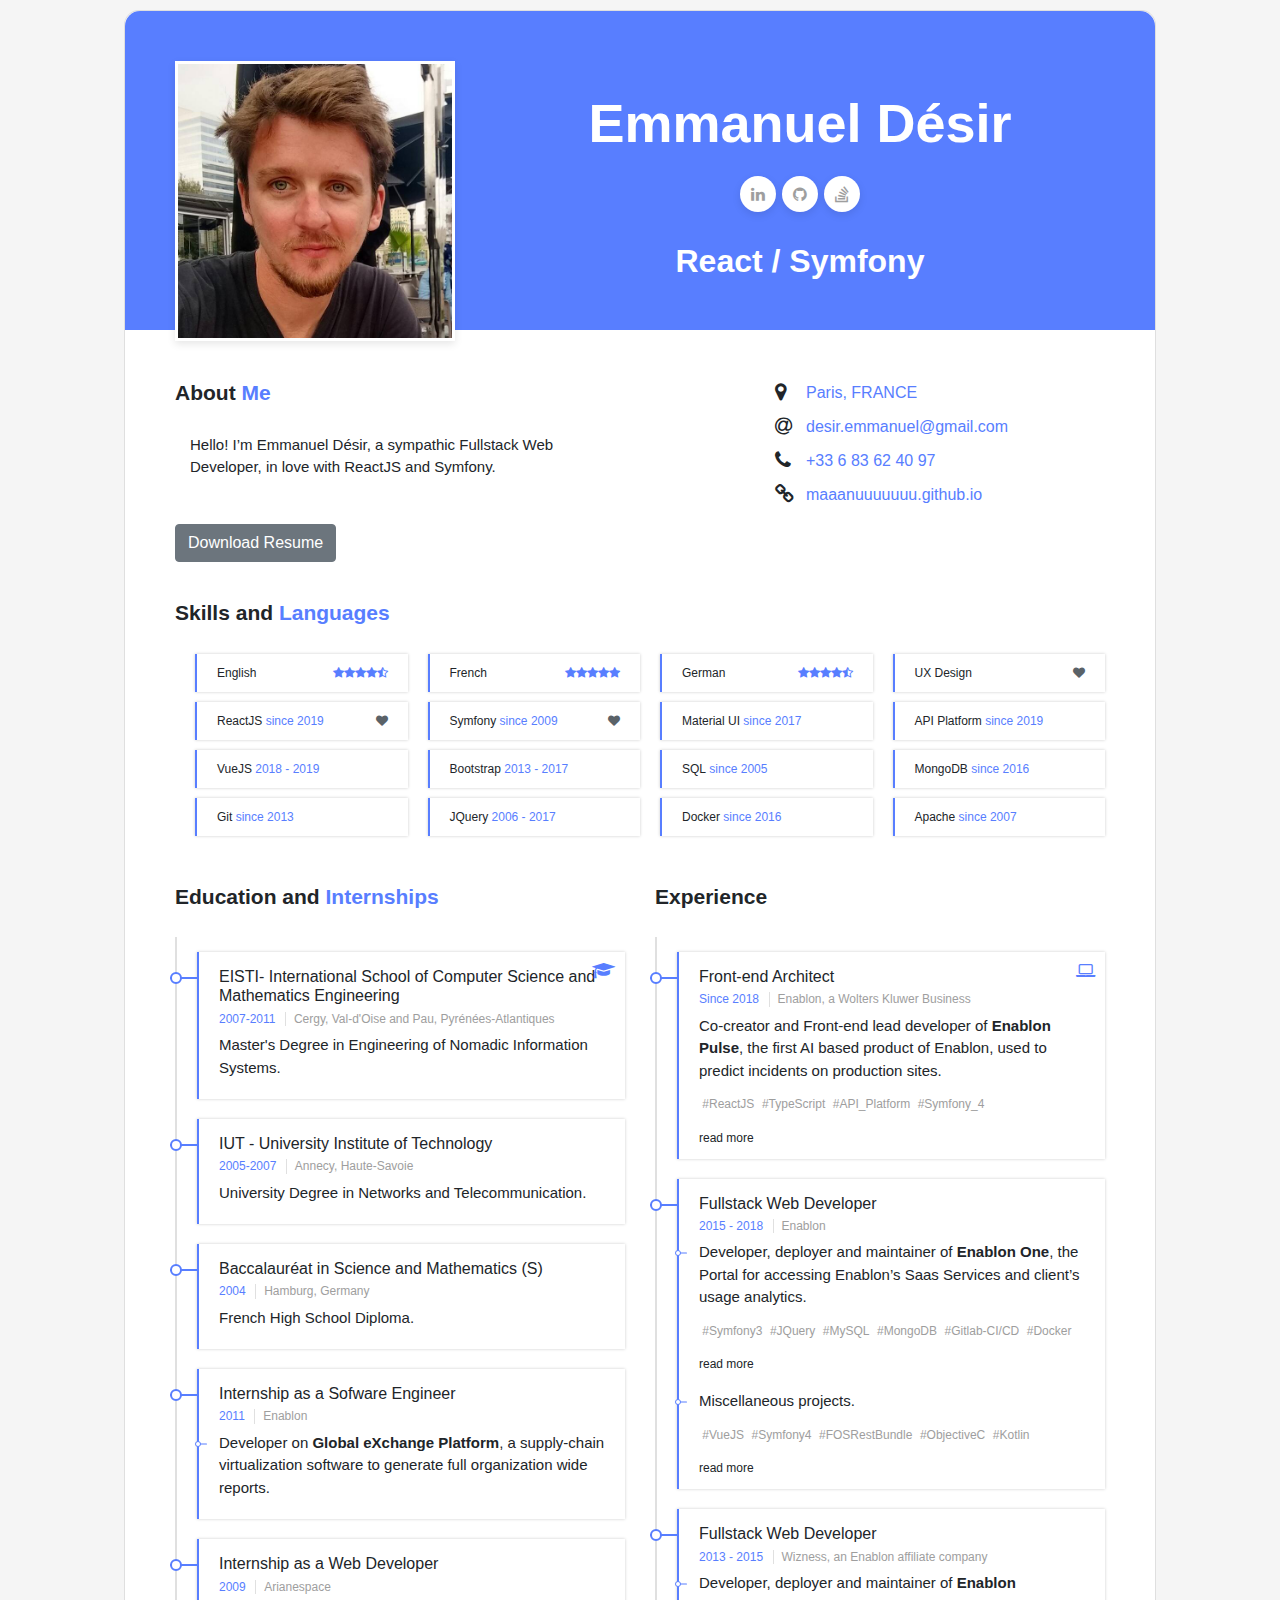
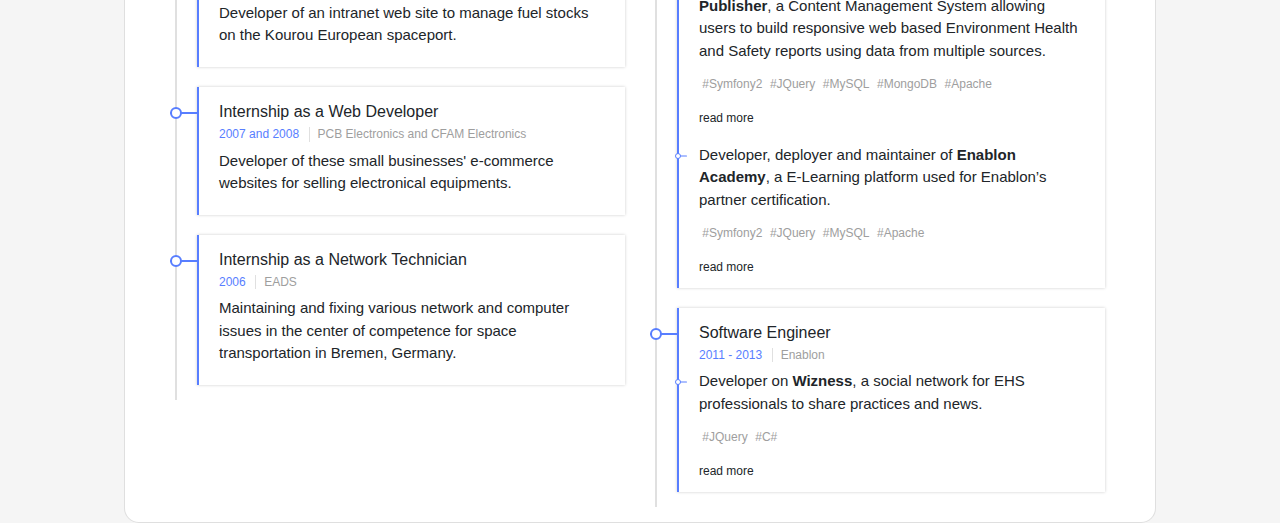
==== commit a498640f: "pdf and png" ====
--- a/index.html
+++ b/index.html
@@ -25,7 +25,7 @@
         max-width: 1032px;
         margin: 0 auto;
         margin-top: 10px;
-        height: 337vh;
+        height: 100%;
       }
 
       .card-title {
@@ -41,7 +41,7 @@
         transition: height 0.3s ease-in-out;
       }
       .card-title.sticky + section {
-        margin-top: 260px;
+        margin-top: 235px;
       }
       .card-title.sticky .social-links {
         display: none;
@@ -53,6 +53,20 @@
         z-index: 1000;
         padding-top: 5px;
         border-radius: 0;
+      }
+      .QRCode {
+        opacity: 0;
+        position: absolute;
+        width: 90px;
+        left: 130px;
+        -webkit-transition: opacity 0.5s ease-in-out;
+        -moz-transition: opacity 0.5s ease-in-out;
+        -o-transition: opacity 0.5s ease-in-out;
+        -ms-transition: opacity 0.5s ease-in-out;
+        transition: opacity 0.5s ease-in-out;
+      }
+      .card-title.sticky .QRCode {
+        opacity: 1;
       }
       .card-title.sticky .photo {
         max-width: 110px;
@@ -221,7 +235,6 @@
       }
       .contact-list {
         list-style: none;
-        padding-top: 10px;
       }
       .contact-list i {
         font-size: 20px;
@@ -397,7 +410,7 @@
       }
       .skill-item {
         float:left;
-        width: 20%;
+        width: 22.85%;
         font-size: 12px;
         position: relative;
         padding: 10px 20px 10px;
@@ -426,8 +439,8 @@
       };
       function scrollFunction() {
         if (
-          document.body.scrollTop > 260 ||
-          document.documentElement.scrollTop > 260
+          document.body.scrollTop > 235 ||
+          document.documentElement.scrollTop > 235
         ) {
           document.getElementById("header").className = "card-title sticky";
           // if (
@@ -470,6 +483,9 @@
       <div class="card-title" id="header">
         <div class="row">
           <div class="col-sm-4 col-md-4 col-lg-4">
+            <div class="QRCode">
+              <img src="./QR.png" alt="" />
+            </div>
             <div class="photo">
               <img src="./photo.png" alt="" />
             </div>
@@ -494,13 +510,14 @@
               <div class="block-title">
                 <h3>About <span>Me</span></h3>
               </div>
-              <p>
+              <p style="padding-left: 15px ;">
                 Hello! I’m Emmanuel Désir, a sympathic Fullstack Web Developer,
                 in love with ReactJS and Symfony.
               </p>
             </div>
           </div>
-          <div class="col-sm-6 col-md-6 col-lg-6">
+          <div class="col-sm-1 col-md-1 col-lg-1"></div>
+          <div class="col-sm-5 col-md-5 col-lg-5">
             <ul class="contact-list">
               <li>
                 <i class="fa fa-map-marker"></i
@@ -527,7 +544,7 @@
           </div>
         </div>
         <div class="download-resume">
-          <a href="www.google.com" class="btn btn-secondary">Download Resume</a>
+          <a href="./resume.pdf" class="btn btn-secondary">Download Resume</a>
         </div>
       </section>
       
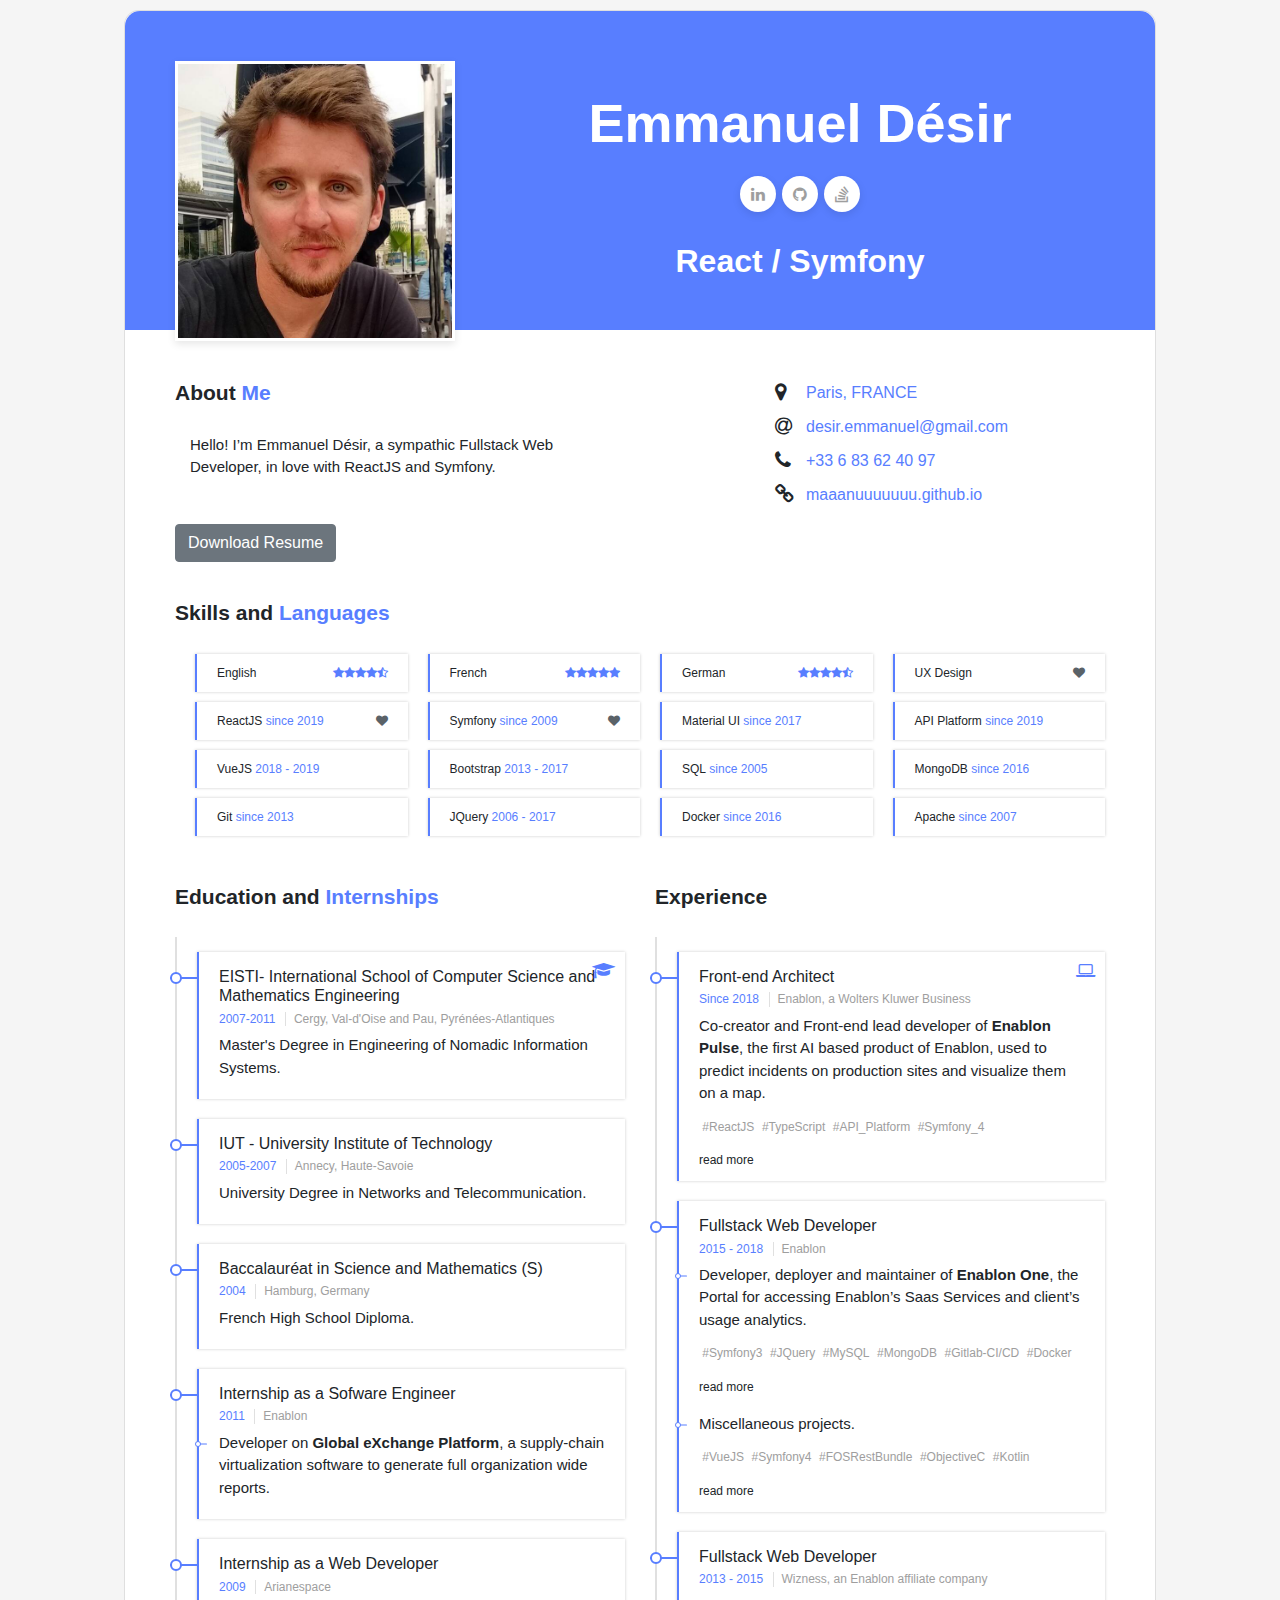
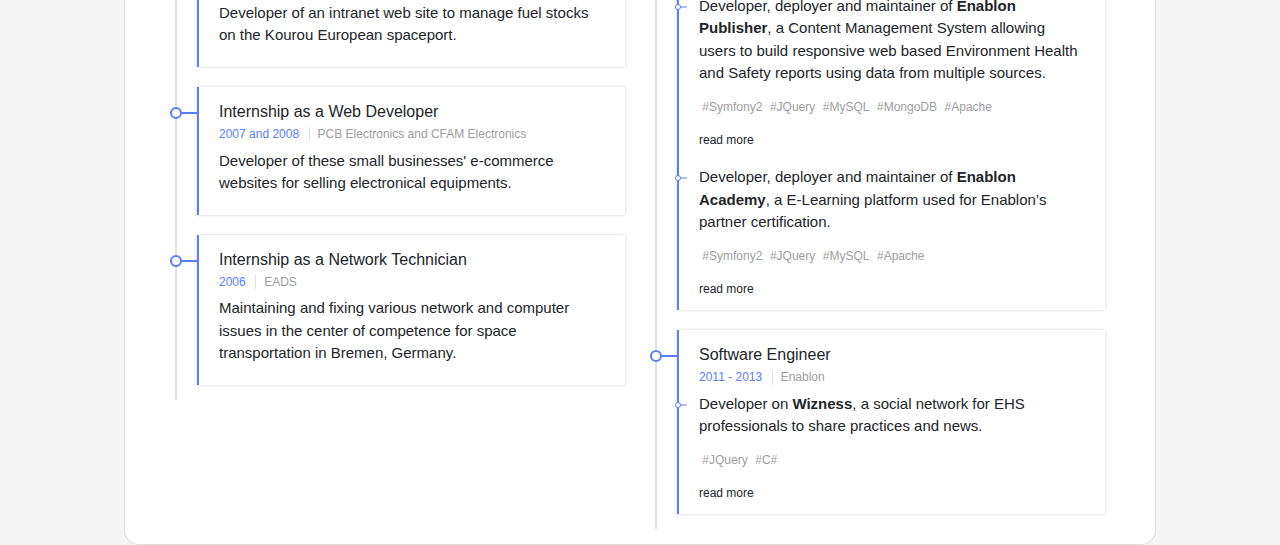
==== commit 2273a029: "changed pulse description" ====
--- a/index.html
+++ b/index.html
@@ -695,7 +695,7 @@
                     <p class="item-description">
                       Co-creator and Front-end lead developer of <b>Enablon Pulse</b>,
                       the first AI based product of Enablon, used to predict
-                      incidents on production sites.
+                      incidents on production sites and visualize them on a map.
                     </p>
                     <p class="item-tags">
                       <span class="tag">#ReactJS</span>
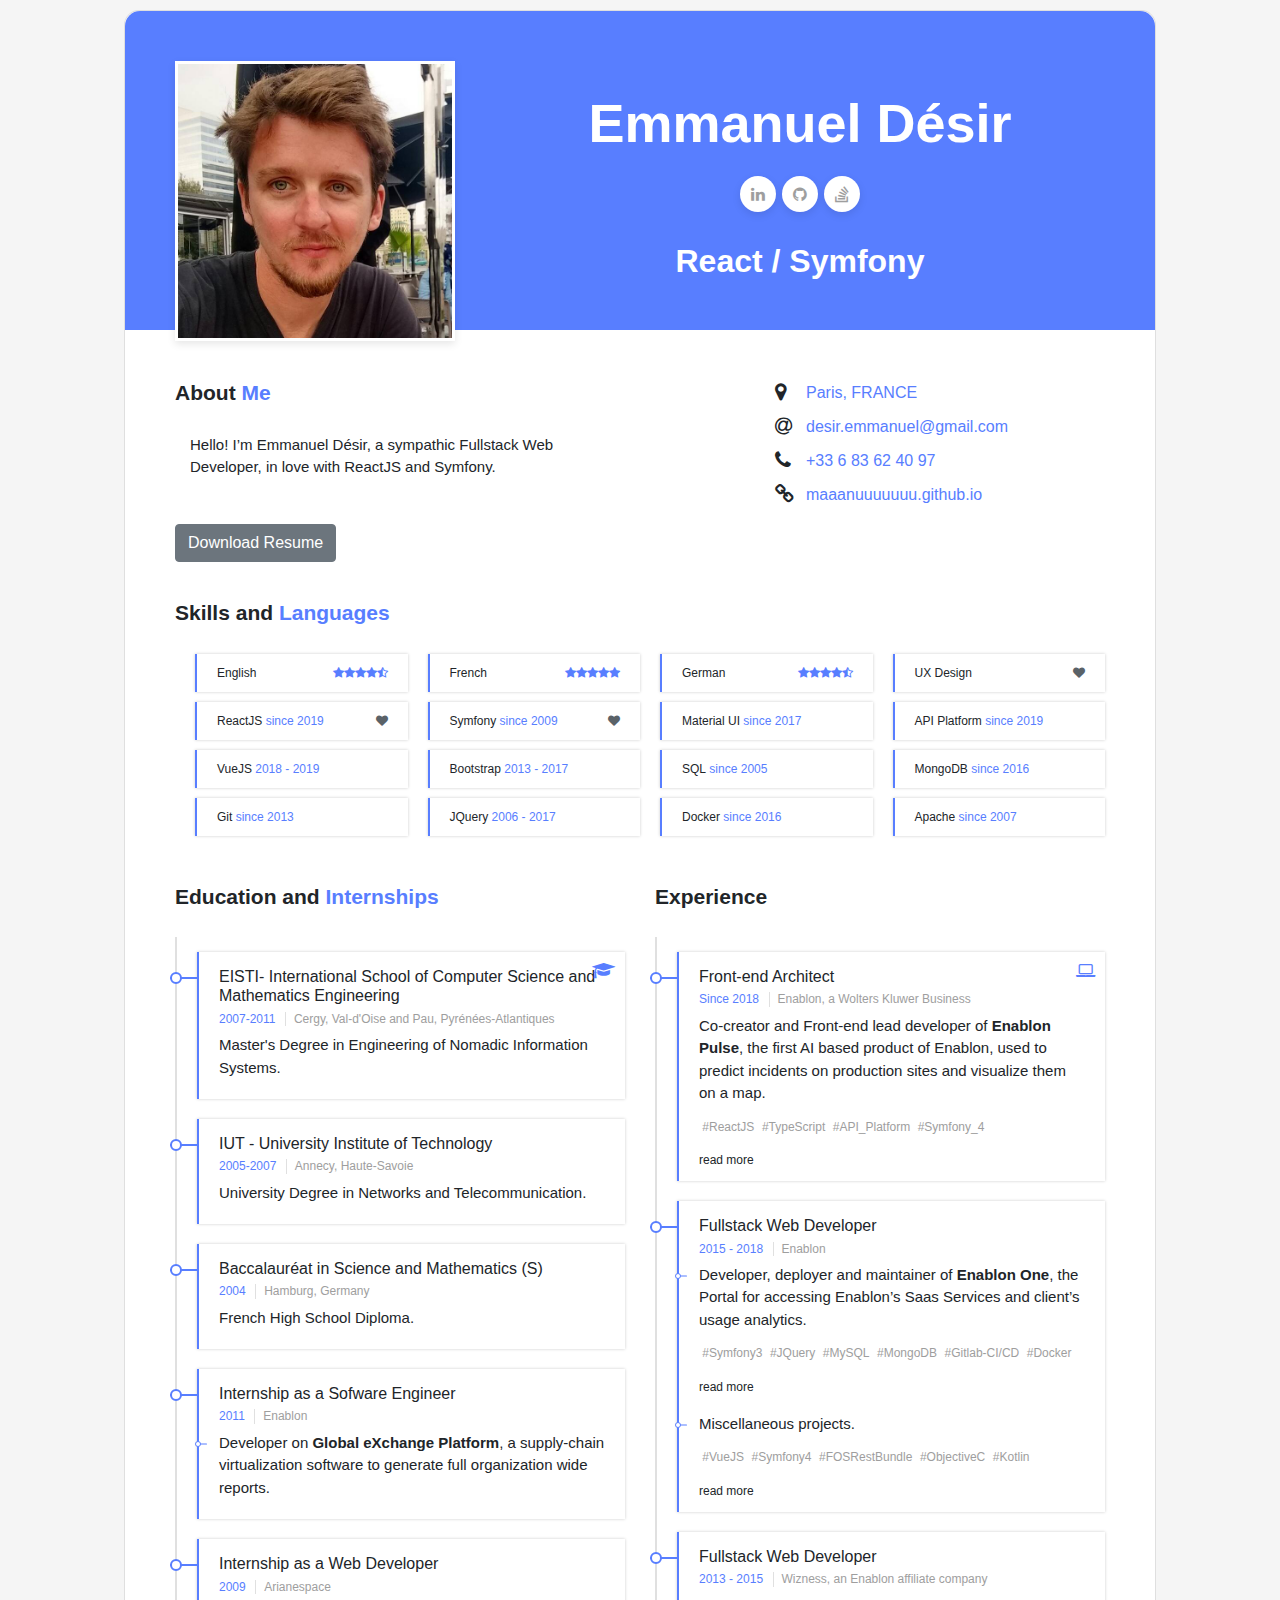
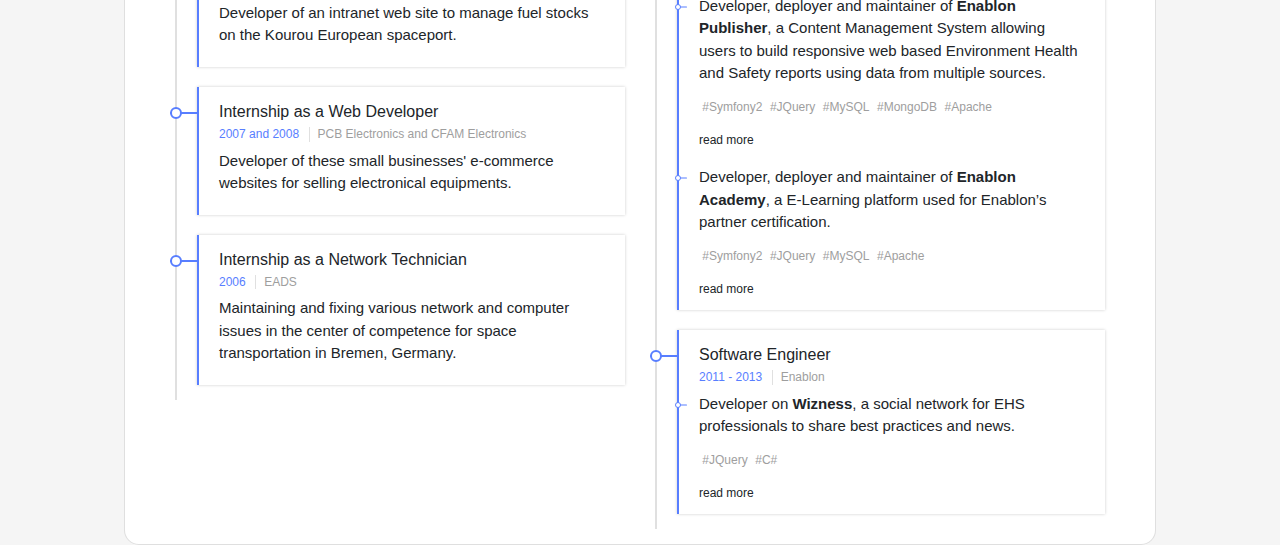
==== commit 26b7cb53: "Update index.html" ====
--- a/index.html
+++ b/index.html
@@ -789,7 +789,7 @@
                     <span class="item-period">2011 - 2013</span>
                     <span class="item-small">Enablon</span>
                     <p class="sub-item-description">
-                      Developer on <b>Wizness</b>, a social network for EHS professionals to share practices and news.
+                      Developer on <b>Wizness</b>, a social network for EHS professionals to share best practices and news.
                     </p>
                     <p class="item-tags">
                       <span class="tag">#JQuery</span>
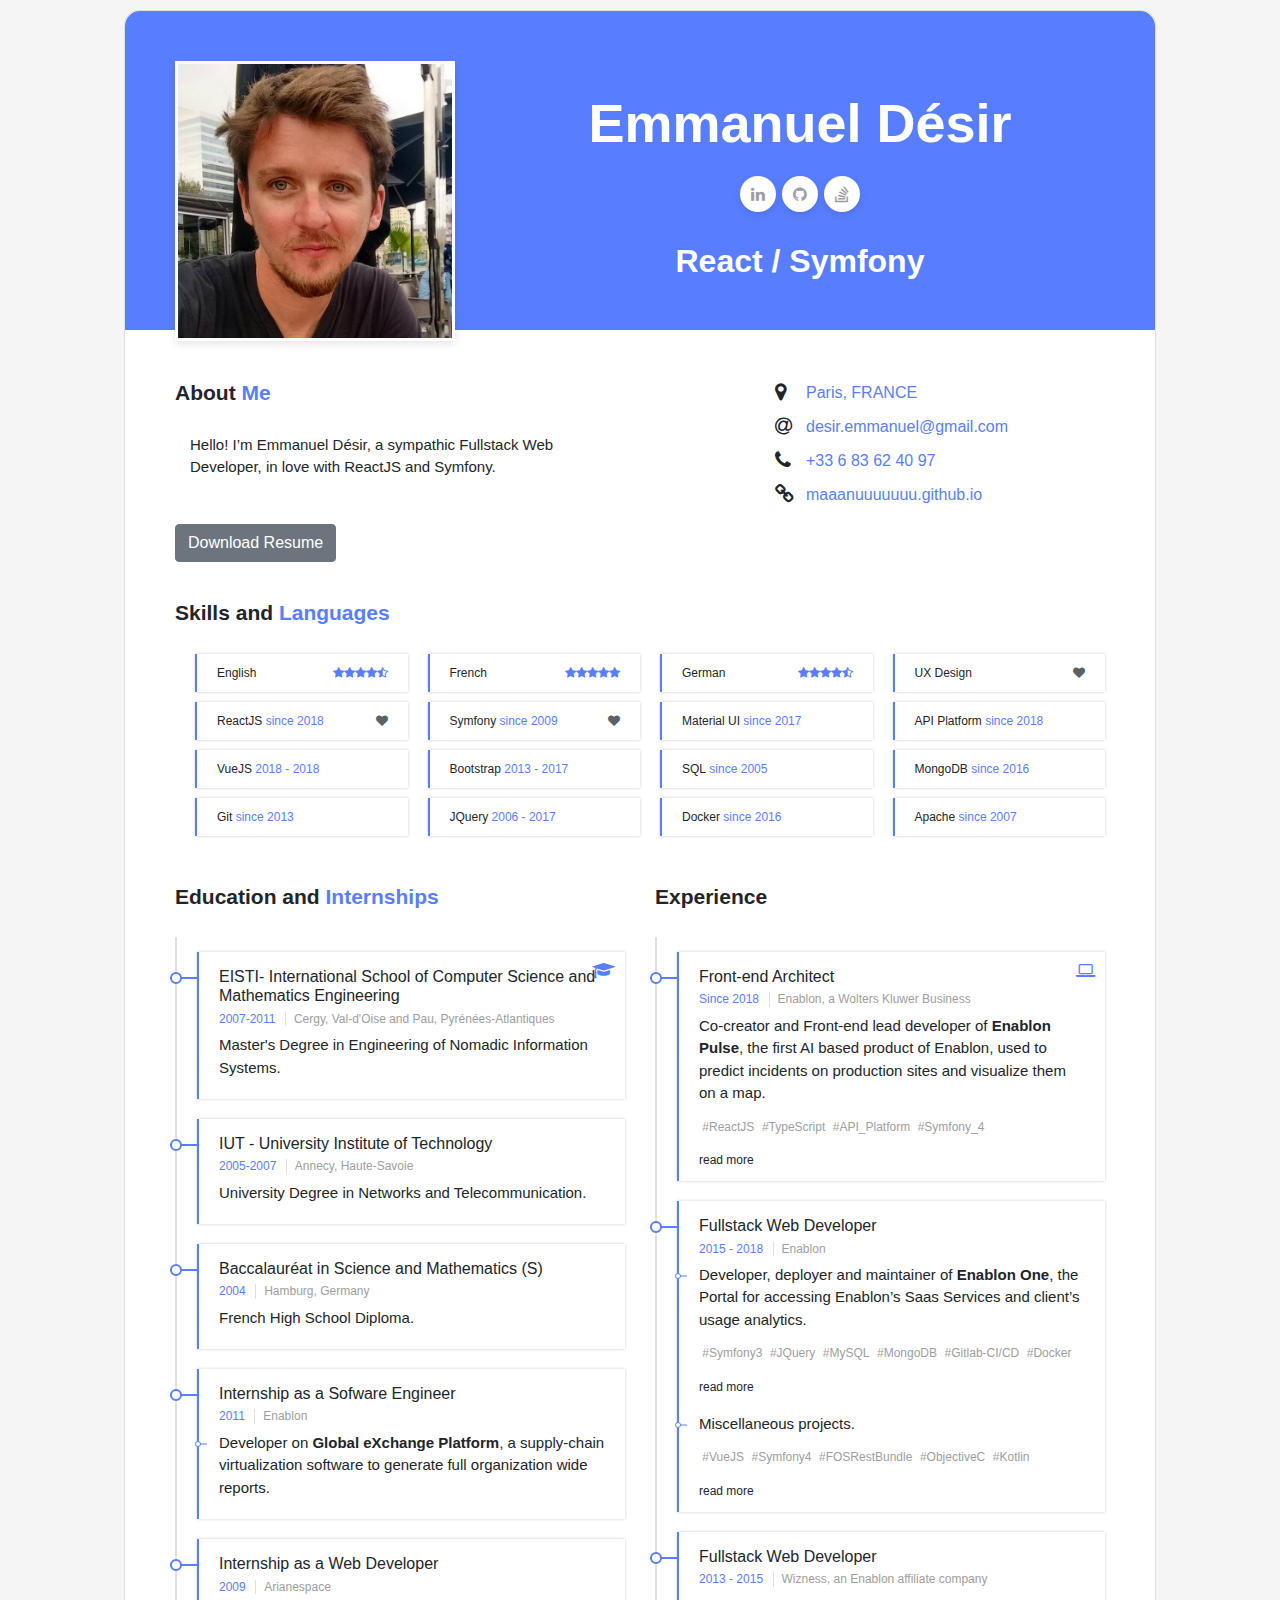
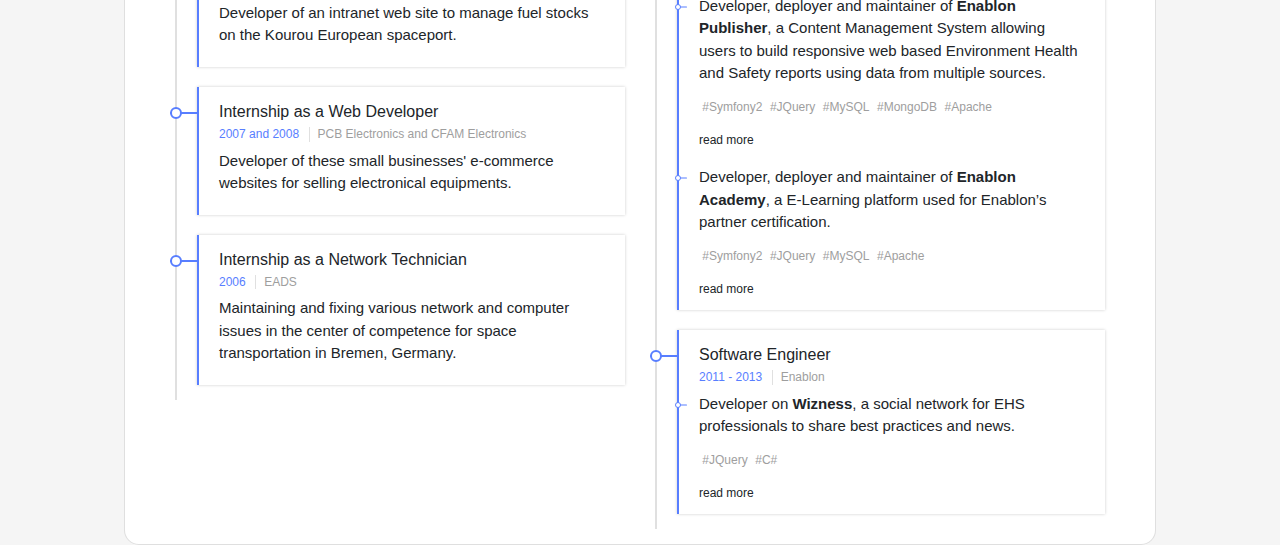
==== commit 492c1809: "correctd typo" ====
--- a/index.html
+++ b/index.html
@@ -564,7 +564,7 @@
         <span class="skill-item">UX Design<span class="level"><i class="fa fa-heart"></i></span>
         </span>
         <span class="skill-item">ReactJS<span class="level"><i class="fa fa-heart"></i></span>
-          <span class="item-period">since 2019</span>
+          <span class="item-period">since 2018</span>
         </span>
         <span class="skill-item">Symfony<span class="level"><i class="fa fa-heart"></i></span>
           <span class="item-period">since 2009</span>
@@ -573,10 +573,10 @@
           <span class="item-period">since 2017</span>
         </span>
         <span class="skill-item">API Platform<span class="level"></span>
-          <span class="item-period">since 2019</span>
+          <span class="item-period">since 2018</span>
         </span>
         <span class="skill-item">VueJS<span class="level"></span>
-          <span class="item-period">2018 - 2019</span>
+          <span class="item-period">2018 - 2018</span>
         </span>
         <span class="skill-item">Bootstrap<span class="level"></span>
           <span class="item-period">2013 - 2017</span>
